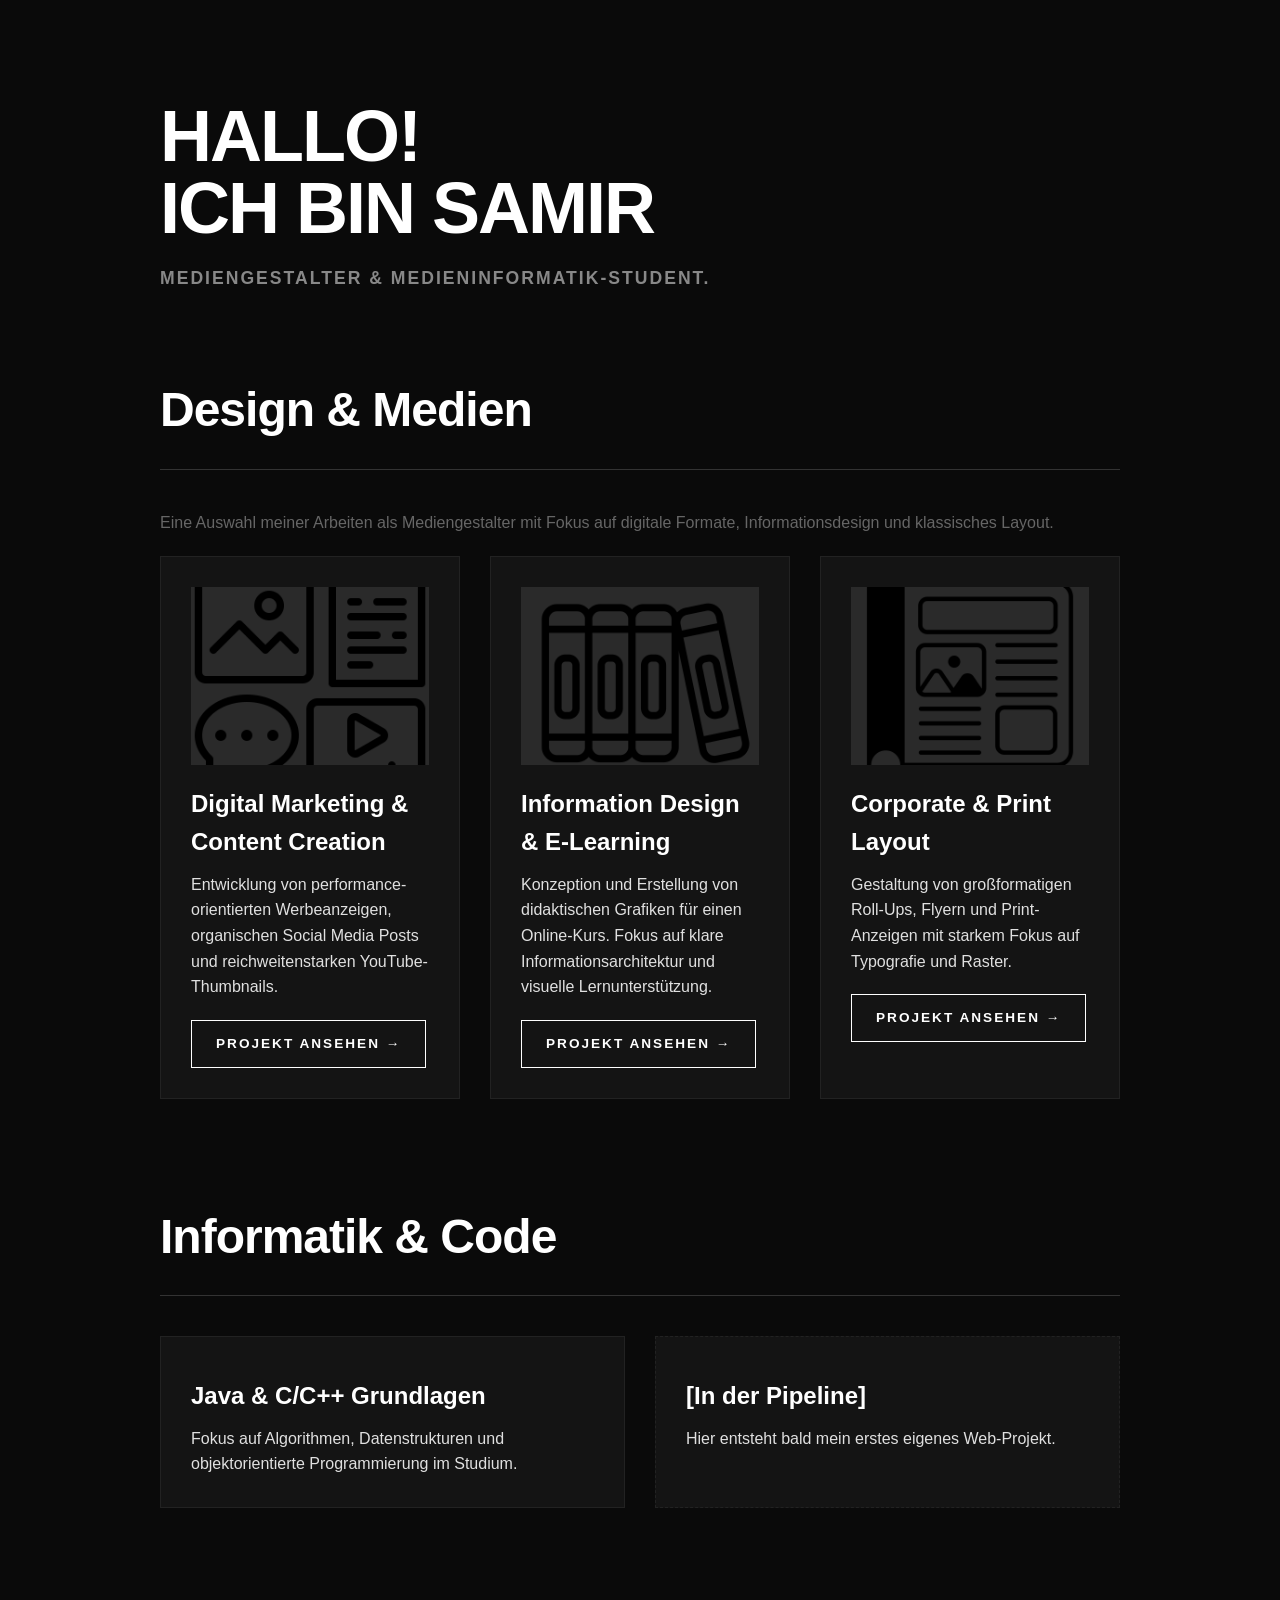
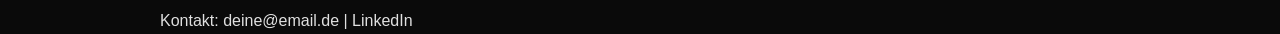
==== index.html @ 96eb93df "Add files via upload" ====
<!DOCTYPE html>
<html lang="de">
<head>
    <meta charset="UTF-8">
    <meta name="viewport" content="width=device-width, initial-scale=1.0">
    <title>Samir Eckhardt | Portfolio</title>
    <link rel="stylesheet" href="style.css">
</head>
<body>
    <header>
        <div class="container">
            <h1>Hallo! <br> Ich bin Samir</h1>
            <p class="subtitle">Mediengestalter & Medieninformatik-Student.</p>

            

            <!--<p style="color: oklch(97.9% 0.021 166.113);">Ich verbinde professionelles Design mit solider Softwareentwicklung. 
                Aktuell im 3. Semester und auf der Suche nach neuen Herausforderungen.</p>-->
        </div>
    </header>

    <main class="container">
        <section id="design-projects">
            <h2>Design & Medien</h2>
            <p style="margin-bottom: 20px; color: #666;">Eine Auswahl meiner Arbeiten als Mediengestalter mit Fokus auf digitale Formate, Informationsdesign und klassisches Layout.</p>
            <div class="grid">
                <div class="card">
                    <div class="card-image" style="background-image: url('content.png');"></div>

                    <h3>Digital Marketing & Content Creation</h3>
                    <p>Entwicklung von performance-orientierten Werbeanzeigen, organischen Social Media Posts und reichweitenstarken YouTube-Thumbnails.</p>

                    <a href="social.html" class="button">Projekt ansehen &rarr;</a>
                </div>
                <div class="card">
                    <div class="card-image" style="background-image: url('book.png');"></div>
                    
                    <h3>Information Design & E-Learning</h3>
                    <p>Konzeption und Erstellung von didaktischen Grafiken für einen Online-Kurs. Fokus auf klare Informationsarchitektur und visuelle Lernunterstützung.</p>

                    <a href="social.html" class="button">Projekt ansehen &rarr;</a>
                </div>
                <div class="card">
                    <div class="card-image" style="background-image: url('magazine-layout.png');"></div>
                    
                    <h3>Corporate & Print Layout</h3>
                    <p>Gestaltung von großformatigen Roll-Ups, Flyern und Print-Anzeigen mit starkem Fokus auf Typografie und Raster.</p>

                    <a href="social.html" class="button">Projekt ansehen &rarr;</a>
                </div>
            </div>
        </section>

        <section id="it-projects">
            <h2>Informatik & Code</h2>
            <div class="grid">
                <div class="card">
                    <h3>Java & C/C++ Grundlagen</h3>
                    <p>Fokus auf Algorithmen, Datenstrukturen und objektorientierte Programmierung im Studium.</p>
                </div>
                <div class="card" style="border-style: dashed;">
                    <h3>[In der Pipeline]</h3>
                    <p>Hier entsteht bald mein erstes eigenes Web-Projekt.</p>
                </div>
            </div>
        </section>
    </main>

    <footer>
        <div class="container">
            <p>Kontakt: <a href="mailto:deine@email.de">deine@email.de</a> | <a href="Dein-LinkedIn-Link">LinkedIn</a></p>
        </div>
    </footer>
</body>
</html>
---- style.css ----
/* --- FARBEN & BASICS (Dark Minimalist) --- */
:root {
    --bg-color: #0a0a0a; /* Fast tiefschwarz */
    --text-color: #e0e0e0; /* Helles Grau für gute Lesbarkeit */
    --heading-color: #ffffff; /* Reines Weiß für Überschriften */
    --accent-color: #ffffff; /* Keine bunten Akzente mehr, nur Weiß/Grau */
    --card-bg: #141414; /* Leichtes Grau für die Kacheln zur Abhebung */
}

* {
    box-sizing: border-box;
    margin: 0;
    padding: 0;
}

body {
    /* Eine moderne, serifenlose Schrift, ähnlich wie im PDF */
    font-family: 'Helvetica Neue', Helvetica, Arial, sans-serif;
    background-color: var(--bg-color);
    color: var(--text-color);
    line-height: 1.6;
    -webkit-font-smoothing: antialiased; /* Macht die Schrift schärfer */
}

.container {
    max-width: 1000px;
    margin: 0 auto;
    padding: 0 20px;
}

/* --- TYPOGRAFIE (Groß & Fett) --- */
header {
    margin-top: 100px;
    margin-bottom: 80px;
}

header h1 {
    font-size: 4.5rem; /* Riesige Überschrift */
    font-weight: 800;
    color: var(--heading-color);
    line-height: 1;
    letter-spacing: -2px; /* Etwas enger zusammen, für den Editorial-Look */
    margin-bottom: 20px;
    text-transform: uppercase; /* Optional: Macht es noch dominanter */
}

.subtitle {
    font-size: 1.1rem;
    color: #888; /* Dezentes Grau */
    text-transform: uppercase;
    letter-spacing: 2px;
    font-weight: 600;
    margin-bottom: 20px;
    display: block;
}

header p {
    font-size: 1.2rem;
    max-width: 600px; /* Begrenzt die Textbreite wie im PDF */
    color: #aaa;
}

/* --- SECTIONS & GRIDS --- */
section {
    margin-bottom: 100px;
}

h2 {
    font-size: 3rem;
    font-weight: 800;
    color: var(--heading-color);
    margin-bottom: 40px;
    letter-spacing: -1px;
    border-bottom: 1px solid #333; /* Harte, dunkle Linie statt weichem Grau */
    padding-bottom: 20px;
}

.grid {
    display: grid;
    grid-template-columns: repeat(auto-fit, minmax(300px, 1fr));
    gap: 30px;
}

/* --- KACHELN (Kantig & Flach) --- */
.card {
    background: var(--card-bg);
    padding: 30px;
    border-radius: 0px; /* Spitze Ecken statt runder Ecken! */
    border: 1px solid #222; /* Sehr subtiler Rahmen */
    transition: transform 0.3s ease, border-color 0.3s ease;
}

.card:hover {
    transform: translateY(-10px);
    border-color: #555; /* Rahmen wird heller beim Hovern */
}

.card h3 {
    font-size: 1.5rem;
    color: var(--heading-color);
    margin-bottom: 10px;
    margin-top: 10px;
}

/* --- BILD-PLATZHALTER --- */
.card-image {
    width: 100%;
    aspect-ratio: 4 / 3; 
    background-color: #2a2a2a; /* Dunkelgrauer Platzhalter */
    margin-bottom: 20px;
    background-size: cover;
    background-position: center;
    background-repeat: no-repeat;
    display: flex;
    align-items: center;
    justify-content: center;
    color: #555;
    font-size: 0.8rem;
    text-transform: uppercase;
    letter-spacing: 1px;
}

/* --- BUTTONS (Dark Minimalist Update) --- */
.button {
    display: inline-block;
    margin-top: 20px;
    padding: 12px 24px;
    background-color: transparent; /* Transparenter Hintergrund */
    color: var(--heading-color); /* Weiße Schrift */
    border: 1px solid var(--heading-color); /* Weißer, harter Rahmen */
    border-radius: 0px; /* Keine runden Ecken! */
    font-size: 0.85rem;
    font-weight: bold;
    text-transform: uppercase; /* Großbuchstaben für den Magazin-Look */
    letter-spacing: 2px;
    transition: background-color 0.3s ease, color 0.3s ease;
    text-decoration: none;
}

.button:hover {
    background-color: var(--heading-color); /* Weißer Hintergrund beim Drüberfahren */
    color: var(--bg-color); /* Schwarze Schrift beim Drüberfahren */
    text-decoration: none;
}

/* --- Social Media Karussell (Dark Minimalist Update) --- */
.carousel-container {
    position: relative;
    max-width: 500px; 
    margin: 0 auto;   
    border-radius: 0px; /* Spitze Ecken passend zum Design! */
    border: 1px solid #333; /* Harter, dunkler Rand */
    overflow: hidden; 
    background-color: #000;
}

.carousel-track {
    display: flex;
    overflow-x: auto; 
    scroll-snap-type: x mandatory; 
    scroll-behavior: smooth; 
    scrollbar-width: none; 
    -ms-overflow-style: none; 
}

.carousel-track::-webkit-scrollbar {
    display: none; 
}

.carousel-slide {
    flex: 0 0 100%; 
    width: 100%;
    scroll-snap-align: center; 
    aspect-ratio: 4 / 5; 
    object-fit: cover;
    background-color: #111; /* Sehr dunkles Grau als Platzhalter */
}

/* --- Karussell Buttons (Editorial Style) --- */
.carousel-btn {
    position: absolute;
    top: 50%;
    transform: translateY(-50%);
    background-color: var(--heading-color); /* Reinweiß */
    border: none;
    color: var(--bg-color); /* Schwarze Pfeile */
    font-size: 1.5rem;
    padding: 10px 15px;
    cursor: pointer;
    border-radius: 0px; /* Spitze, quadratische Buttons */
    z-index: 10;
    transition: background-color 0.2s, color 0.2s;
}

.carousel-btn:hover {
    background-color: #444; /* Dunkelgrau beim Hovern */
    color: var(--heading-color); /* Weißer Pfeil beim Hovern */
}

/* Pfeile direkt hart an den Rand klatschen */
.prev { left: 0; }
.next { right: 0; }

/* --- ALLGEMEINE LINKS --- */
a {
    color: var(--text-color);
    text-decoration: none;
    transition: color 0.3s ease;
}

a:hover {
    color: var(--heading-color);
}

/* --- ZURÜCK-LINK (Editorial Style) --- */
.back-link {
    display: inline-block;
    margin-bottom: 40px;
    font-size: 0.85rem;
    font-weight: 600;
    text-transform: uppercase;
    letter-spacing: 2px;
    color: #888; /* Ein dezentes Grau, damit es nicht von der Headline ablenkt */
    border-bottom: 1px solid transparent;
    padding-bottom: 2px;
}

.back-link:hover {
    color: var(--heading-color); /* Wird strahlend weiß beim Drüberfahren */
    border-bottom: 1px solid var(--heading-color); /* Bekommt eine weiße Linie */
}

/* --- SPLIT-SCREEN LAYOUT (Editorial Style Seite 7) --- */
.split-section {
    display: grid;
    grid-template-columns: 1fr 1fr; /* Teilt den Bildschirm 50/50 auf */
    gap: 60px; /* Schön viel Weißraum (bzw. Schwarzraum) zwischen Text und Bild */
    align-items: center; /* Zentriert den Text vertikal zum Bild */
    margin-bottom: 100px;
}

.split-text h2 {
    font-size: 4rem; /* Massive Schriftgröße wie im PDF */
    line-height: 0.95;
    margin-bottom: 30px;
    border-bottom: none; /* Hier lassen wir die Linie ausnahmsweise weg */
    padding-bottom: 0;
    text-transform: uppercase;
    word-wrap: break-word; /* Verhindert, dass lange Wörter das Layout sprengen */
}

.split-text p {
    color: #aaa;
    font-size: 1.1rem;
    margin-bottom: 30px;
}

.split-image {
    width: 100%;
}

.split-image .image-placeholder {
    width: 100%;
    /* Ein hochformatiges Seitenverhältnis (z.B. 4:5) wirkt besonders edel */
    aspect-ratio: 4 / 5; 
    background-color: #1a1a1a;
    background-size: cover;
    background-position: center;
}

/* --- RESPONSIVE LOGIK FÜR SMARTPHONES --- */
@media (max-width: 768px) {
    .split-section {
        grid-template-columns: 1fr; /* Auf dem Handy alles in eine Spalte untereinander */
        gap: 40px;
    }
    
    .split-text h2 {
        font-size: 3rem; /* Auf dem Handy etwas kleiner, damit es passt */
    }
    
    /* Ändert die Reihenfolge auf dem Handy, falls das Bild zuerst kommen soll (optional) */
    /* .split-text { order: 2; } */
    /* .split-image { order: 1; } */
}

/* --- SPLIT-SCREEN REVERSE (Für abwechselndes Layout) --- */
.split-reverse .split-text {
    order: 2;
}
.split-reverse .split-image {
    order: 1;
}

/* Auf dem Handy soll der Text aber immer oben bleiben! */
@media (max-width: 768px) {
    .split-reverse .split-text { order: 1; }
    .split-reverse .split-image { order: 2; }
}

/* Ein kleines Grid für die Social Ads */
.ad-grid {
    display: grid;
    grid-template-columns: 1fr 1fr;
    gap: 20px;
}
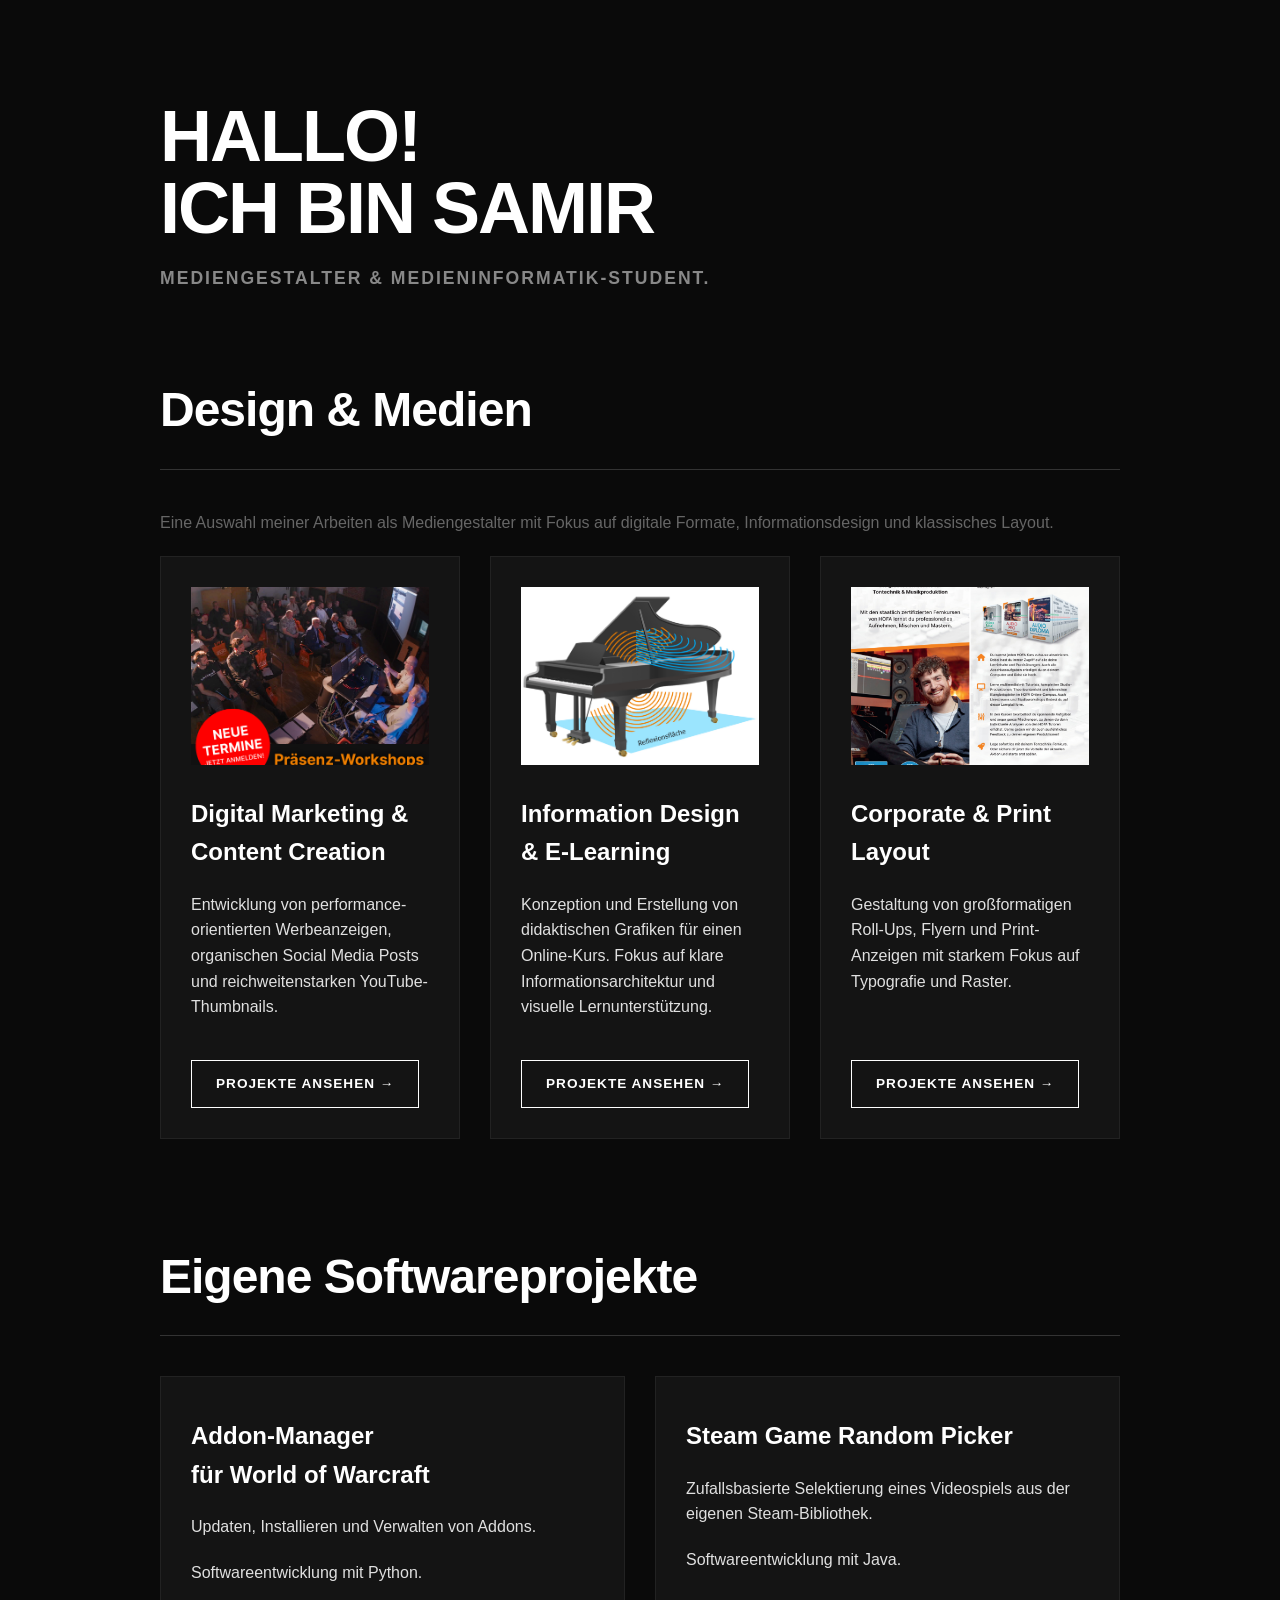
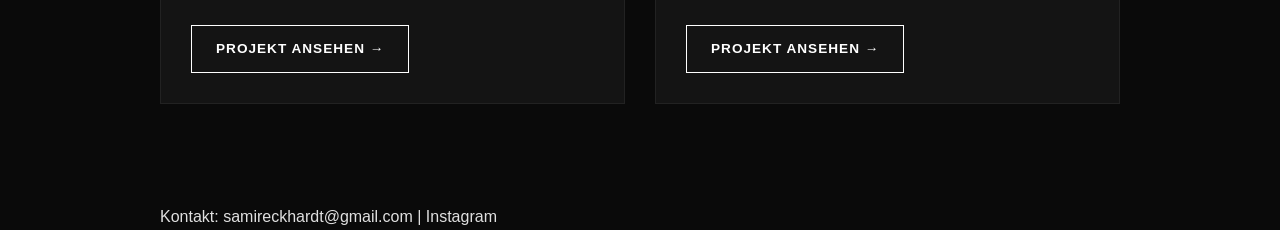
==== commit 363aa43a: "New Final Design First version of my online portfolio. Added pages: social, information design, corp" ====
--- a/index.html
+++ b/index.html
@@ -25,42 +25,46 @@
             <p style="margin-bottom: 20px; color: #666;">Eine Auswahl meiner Arbeiten als Mediengestalter mit Fokus auf digitale Formate, Informationsdesign und klassisches Layout.</p>
             <div class="grid">
                 <div class="card">
-                    <div class="card-image" style="background-image: url('content.png');"></div>
+                    <div class="card-image" style="background-image: url('social-ads/FB_IG_1zu1_Praesenz_WS_Sept24_1.jpg');"></div>
 
                     <h3>Digital Marketing & Content Creation</h3>
-                    <p>Entwicklung von performance-orientierten Werbeanzeigen, organischen Social Media Posts und reichweitenstarken YouTube-Thumbnails.</p>
+                    <p class="discription">Entwicklung von performance-orientierten Werbeanzeigen, organischen Social Media Posts und reichweitenstarken YouTube-Thumbnails.</p>
 
-                    <a href="social.html" class="button">Projekt ansehen &rarr;</a>
+                    <a href="social.html" class="button">Projekte ansehen &rarr;</a>
                 </div>
                 <div class="card">
-                    <div class="card-image" style="background-image: url('book.png');"></div>
+                    <div class="card-image" style="background-image: url('information-design/instrumentenkunde-fluegel.jpg');"></div>
                     
                     <h3>Information Design & E-Learning</h3>
-                    <p>Konzeption und Erstellung von didaktischen Grafiken für einen Online-Kurs. Fokus auf klare Informationsarchitektur und visuelle Lernunterstützung.</p>
+                    <p class="discription">Konzeption und Erstellung von didaktischen Grafiken für einen Online-Kurs. Fokus auf klare Informationsarchitektur und visuelle Lernunterstützung.</p>
 
-                    <a href="social.html" class="button">Projekt ansehen &rarr;</a>
+                    <a href="information-design.html" class="button">Projekte ansehen &rarr;</a>
                 </div>
                 <div class="card">
-                    <div class="card-image" style="background-image: url('magazine-layout.png');"></div>
+                    <div class="card-image" style="background-image: url('corporate-print/hofa-flyer-messe.jpg');"></div>
                     
                     <h3>Corporate & Print Layout</h3>
-                    <p>Gestaltung von großformatigen Roll-Ups, Flyern und Print-Anzeigen mit starkem Fokus auf Typografie und Raster.</p>
+                    <p class="discription">Gestaltung von großformatigen Roll-Ups, Flyern und Print-Anzeigen mit starkem Fokus auf Typografie und Raster.</p>
 
-                    <a href="social.html" class="button">Projekt ansehen &rarr;</a>
+                    <a href="corporate-print.html" class="button">Projekte ansehen &rarr;</a>
                 </div>
             </div>
         </section>
 
         <section id="it-projects">
-            <h2>Informatik & Code</h2>
+            <h2>Eigene Softwareprojekte</h2>
             <div class="grid">
                 <div class="card">
-                    <h3>Java & C/C++ Grundlagen</h3>
-                    <p>Fokus auf Algorithmen, Datenstrukturen und objektorientierte Programmierung im Studium.</p>
+                    <h3>Addon-Manager <br> für World of Warcraft</h3>
+                    <p>Updaten, Installieren und Verwalten von Addons.</p>
+                    <p class="discription" style="margin-top: 20px;">Softwareentwicklung mit Python.</p>
+                    <a href="wow-addon-manager.html" class="button">Projekt ansehen &rarr;</a>
                 </div>
-                <div class="card" style="border-style: dashed;">
-                    <h3>[In der Pipeline]</h3>
-                    <p>Hier entsteht bald mein erstes eigenes Web-Projekt.</p>
+                <div class="card">
+                    <h3>Steam Game Random Picker</h3>
+                    <p>Zufallsbasierte Selektierung eines Videospiels aus der eigenen Steam-Bibliothek.</p>
+                    <p class="discription" style="margin-top: 20px;">Softwareentwicklung mit Java.</p>
+                    <a href="steam-game-random-picker.html" class="button">Projekt ansehen &rarr;</a>
                 </div>
             </div>
         </section>
@@ -68,7 +72,7 @@
 
     <footer>
         <div class="container">
-            <p>Kontakt: <a href="mailto:deine@email.de">deine@email.de</a> | <a href="Dein-LinkedIn-Link">LinkedIn</a></p>
+            <p>Kontakt: <a href="mailto:samireckhardt@gmail.com">samireckhardt@gmail.com</a> | <a href="https://www.instagram.com/mayse_official">Instagram</a></p>
         </div>
     </footer>
 </body>
--- a/style.css
+++ b/style.css
@@ -60,6 +60,10 @@
     color: #aaa;
 }
 
+.discription {
+    margin-bottom: 40px;
+}
+
 /* --- SECTIONS & GRIDS --- */
 section {
     margin-bottom: 100px;
@@ -88,6 +92,9 @@
     border-radius: 0px; /* Spitze Ecken statt runder Ecken! */
     border: 1px solid #222; /* Sehr subtiler Rahmen */
     transition: transform 0.3s ease, border-color 0.3s ease;
+    display: flex;
+    flex-direction: column;
+    height: 100%;
 }
 
 .card:hover {
@@ -98,7 +105,7 @@
 .card h3 {
     font-size: 1.5rem;
     color: var(--heading-color);
-    margin-bottom: 10px;
+    margin-bottom: 20px;
     margin-top: 10px;
 }
 
@@ -123,7 +130,8 @@
 /* --- BUTTONS (Dark Minimalist Update) --- */
 .button {
     display: inline-block;
-    margin-top: 20px;
+    margin-top: auto;
+    align-self: flex-start;
     padding: 12px 24px;
     background-color: transparent; /* Transparenter Hintergrund */
     color: var(--heading-color); /* Weiße Schrift */
@@ -132,7 +140,7 @@
     font-size: 0.85rem;
     font-weight: bold;
     text-transform: uppercase; /* Großbuchstaben für den Magazin-Look */
-    letter-spacing: 2px;
+    letter-spacing: 1px;
     transition: background-color 0.3s ease, color 0.3s ease;
     text-decoration: none;
 }
@@ -303,4 +311,91 @@
     display: grid;
     grid-template-columns: 1fr 1fr;
     gap: 20px;
+}
+
+/* --- PRINT-FORMATE (z.B. Roll-Ups) --- */
+.print-presentation {
+    background-color: #111; /* Dunkle Bühne für das Print-Produkt */
+    padding: 40px 20px;
+    border: 1px solid #222;
+    display: flex;
+    flex-direction: column;
+    align-items: center;
+    justify-content: center;
+}
+
+.tall-print {
+    max-height: 700px; /* Begrenzt die Höhe, damit man nicht ewig scrollen muss */
+    width: auto; /* Behält die originalen Proportionen bei */
+    max-width: 100%; /* Verhindert, dass es auf Handys über den Rand ragt */
+    box-shadow: 0 15px 35px rgba(0,0,0,0.6); /* Edler Schatten, der das Printprodukt abhebt */
+    margin-bottom: 20px;
+}
+
+/* --- FULL WIDTH GALLERY (4 Columns) --- */
+.full-gallery-grid {
+    display: grid;
+    grid-template-columns: repeat(4, 1fr); /* 4 Spalten! */
+    gap: 20px;
+}
+
+.gallery-img {
+    width: 100%;
+    /* aspect-ratio: 1 / 1; Optional: Entferne die // am Anfang, falls du die Bilder perfekt quadratisch zuschneiden willst */
+    object-fit: cover;
+    border: 1px solid #333;
+    cursor: pointer; /* Zeigt an, dass man klicken kann (Hand-Symbol) */
+    transition: transform 0.2s ease, border-color 0.2s ease;
+}
+
+.gallery-img:hover {
+    transform: scale(1.03); /* Leichter Zoom-Effekt beim Drüberfahren */
+    border-color: #666;
+}
+
+/* Auf kleineren Bildschirmen brechen wir auf 2 Spalten, auf Handys auf 1 Spalte um */
+@media (max-width: 900px) {
+    .full-gallery-grid { grid-template-columns: repeat(2, 1fr); }
+}
+@media (max-width: 500px) {
+    .full-gallery-grid { grid-template-columns: 1fr; }
+}
+
+/* --- LIGHTBOX (Modal / Pop-up) --- */
+.lightbox {
+    display: none; /* Ist unsichtbar, bis es angeklickt wird */
+    position: fixed;
+    z-index: 100; /* Legt sich über alles andere */
+    padding-top: 50px;
+    left: 0;
+    top: 0;
+    width: 100%;
+    height: 100%;
+    overflow: auto;
+    background-color: rgba(0, 0, 0, 0.95); /* Sehr dunkles, fast schwarzes Overlay */
+}
+
+.lightbox-content {
+    margin: auto;
+    display: block;
+    max-width: 90%;
+    max-height: 85vh; /* Darf nicht höher als der Bildschirm sein */
+    object-fit: contain;
+    box-shadow: 0 0 30px rgba(0,0,0,0.8);
+}
+
+.close-lightbox {
+    position: absolute;
+    top: 20px;
+    right: 40px;
+    color: #888;
+    font-size: 50px;
+    font-weight: bold;
+    transition: color 0.3s ease;
+    cursor: pointer;
+}
+
+.close-lightbox:hover {
+    color: #fff; /* Das X wird weiß beim Hovern */
+    text-decoration: none;
 }
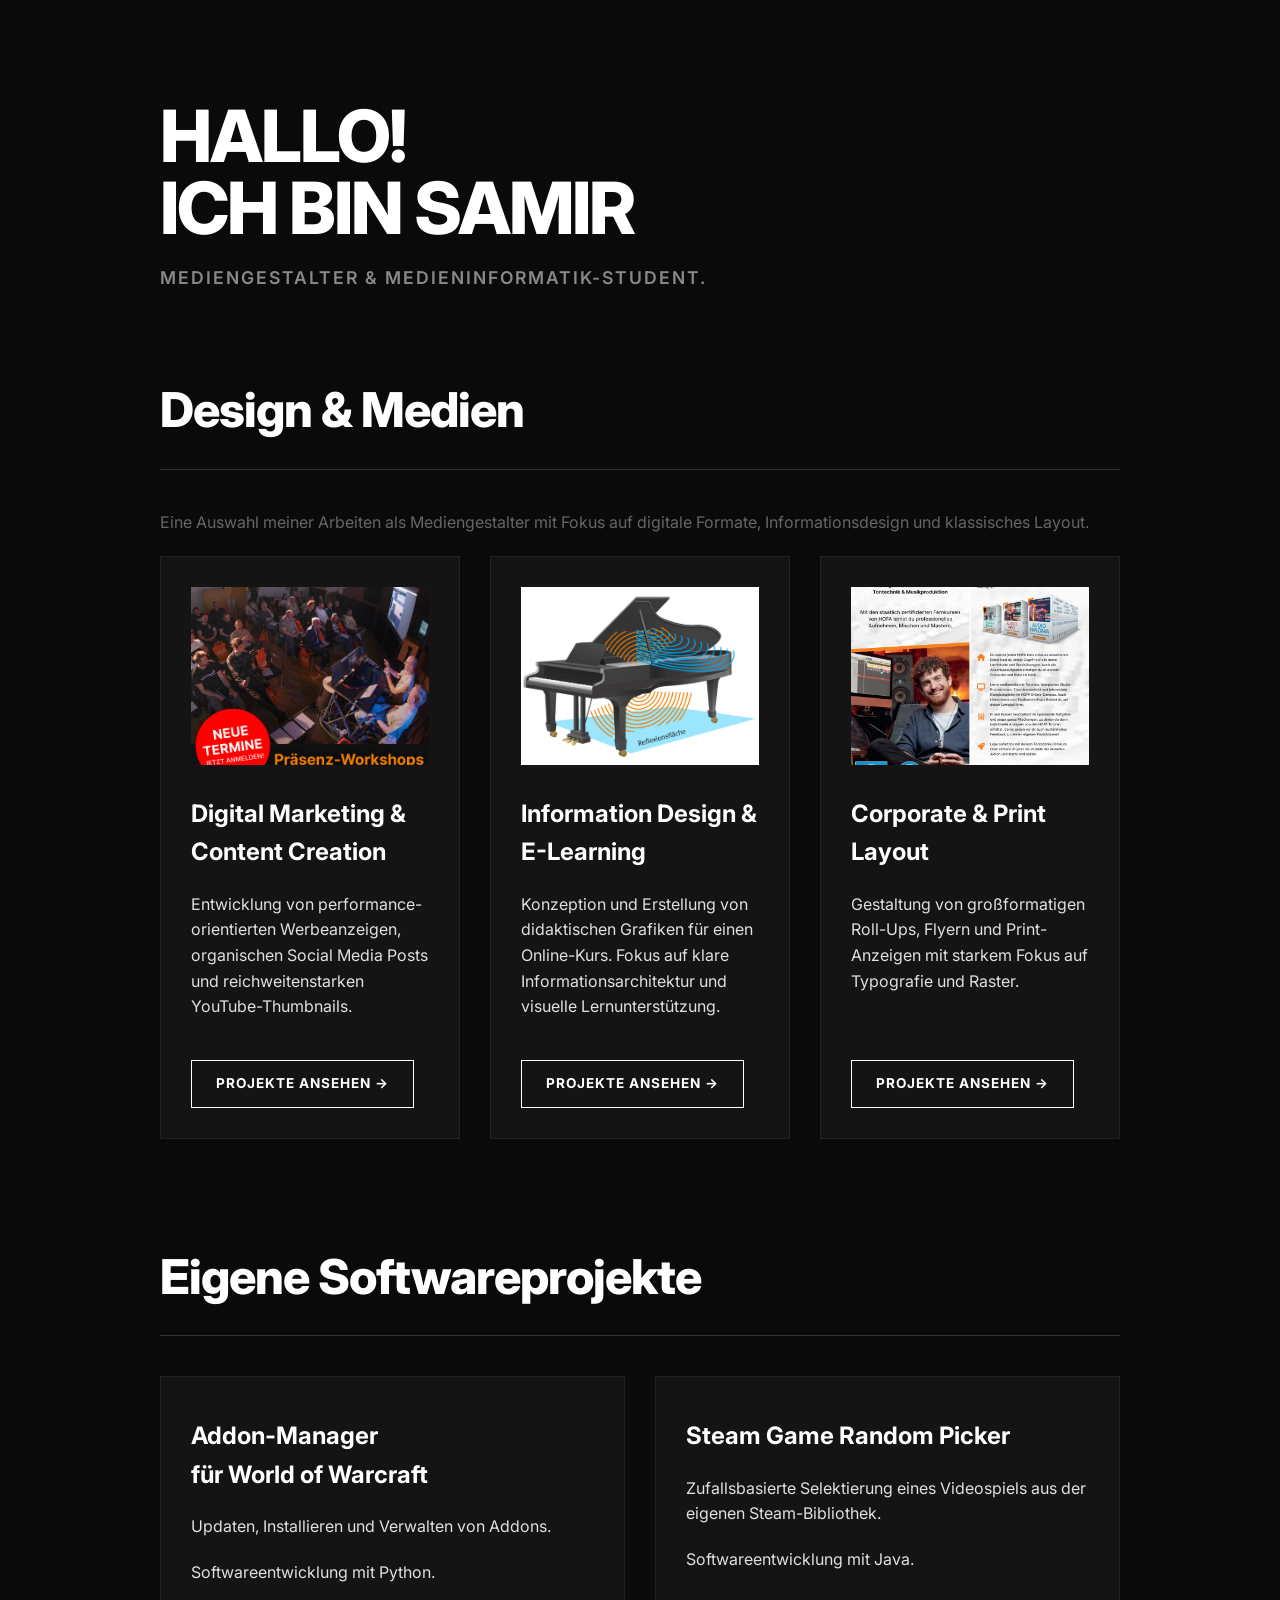
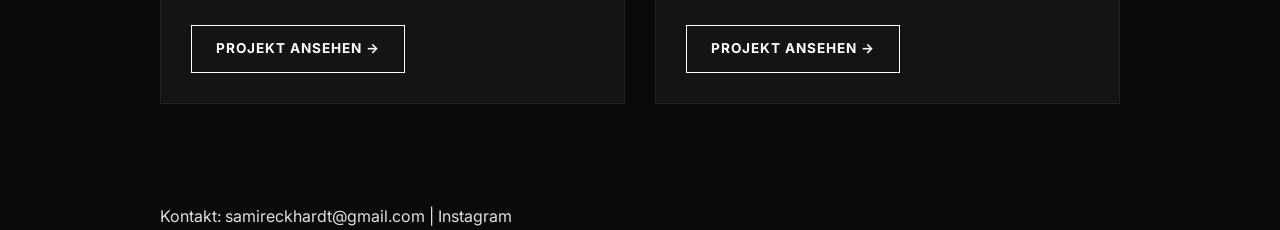
==== commit 9fa1473c: "Font change "Helvetica Neue" is not supported on every device. Changed to "Inter"." ====
--- a/index.html
+++ b/index.html
@@ -4,6 +4,9 @@
     <meta charset="UTF-8">
     <meta name="viewport" content="width=device-width, initial-scale=1.0">
     <title>Samir Eckhardt | Portfolio</title>
+    <link rel="preconnect" href="https://fonts.googleapis.com">
+    <link rel="preconnect" href="https://fonts.gstatic.com" crossorigin>
+    <link href="https://fonts.googleapis.com/css2?family=Inter:wght@400;600;800&display=swap" rel="stylesheet">
     <link rel="stylesheet" href="style.css">
 </head>
 <body>
--- a/style.css
+++ b/style.css
@@ -14,12 +14,14 @@
 }
 
 body {
-    /* Eine moderne, serifenlose Schrift, ähnlich wie im PDF */
-    font-family: 'Helvetica Neue', Helvetica, Arial, sans-serif;
+    /* NEU: Wir nutzen jetzt Inter als Hauptschrift */
+    font-family: 'Inter', sans-serif;
+    
     background-color: var(--bg-color);
     color: var(--text-color);
     line-height: 1.6;
-    -webkit-font-smoothing: antialiased; /* Macht die Schrift schärfer */
+    -webkit-font-smoothing: antialiased; 
+    -moz-osx-font-smoothing: grayscale; /* Macht die Schrift auch auf Firefox schön scharf */
 }
 
 .container {
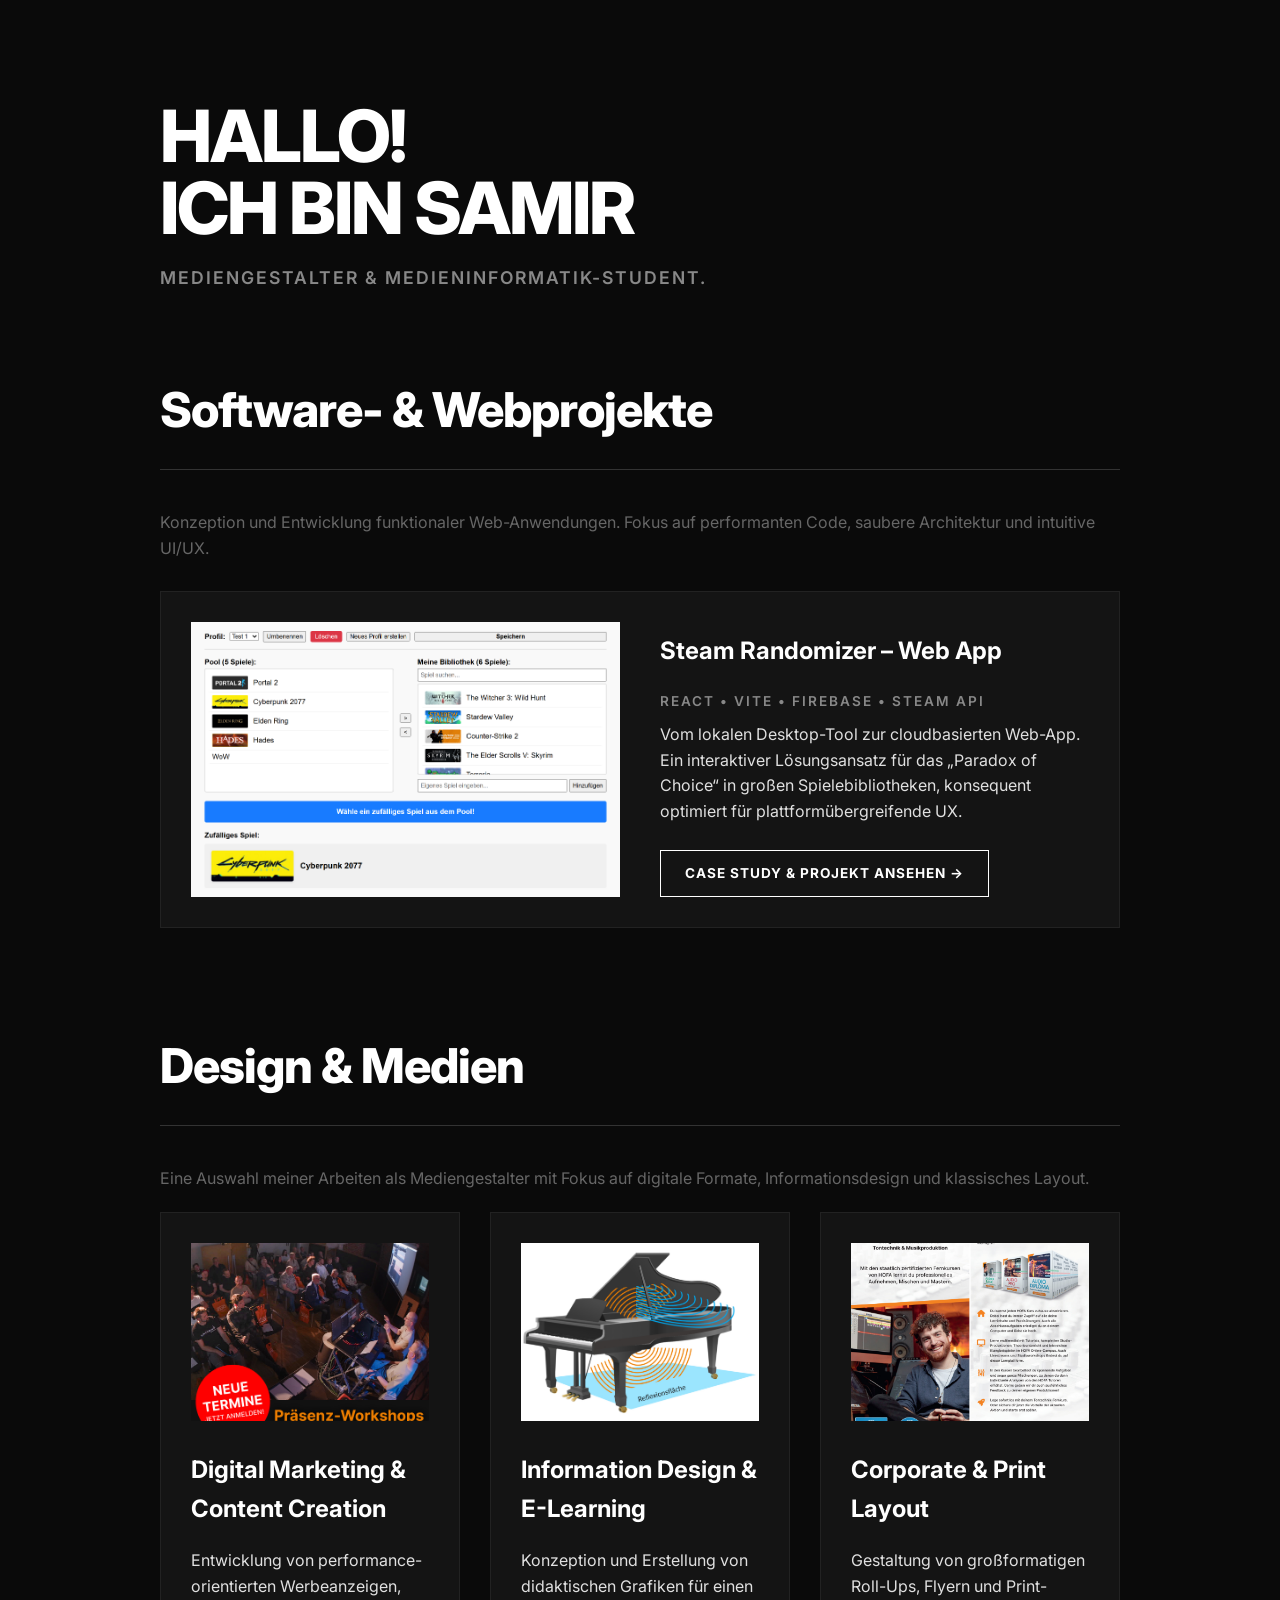
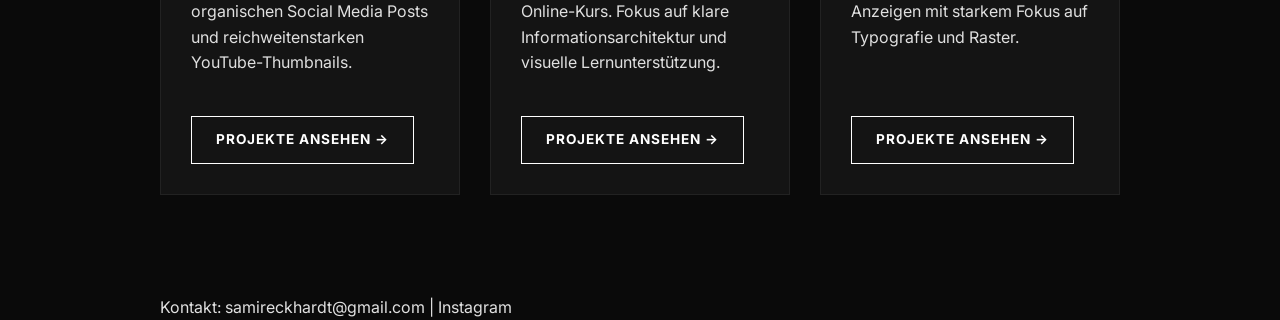
==== commit 51d6f960: "redesign index.html; removed addon manager; steam web app added with ui/ux aspects" ====
--- a/index.html
+++ b/index.html
@@ -1,82 +1,110 @@
-<!DOCTYPE html>
+<!doctype html>
 <html lang="de">
-<head>
-    <meta charset="UTF-8">
-    <meta name="viewport" content="width=device-width, initial-scale=1.0">
+  <head>
+    <meta charset="UTF-8" />
+    <meta name="viewport" content="width=device-width, initial-scale=1.0" />
     <title>Samir Eckhardt | Portfolio</title>
-    <link rel="preconnect" href="https://fonts.googleapis.com">
-    <link rel="preconnect" href="https://fonts.gstatic.com" crossorigin>
-    <link href="https://fonts.googleapis.com/css2?family=Inter:wght@400;600;800&display=swap" rel="stylesheet">
-    <link rel="stylesheet" href="style.css">
-</head>
-<body>
+    <link rel="preconnect" href="https://fonts.googleapis.com" />
+    <link rel="preconnect" href="https://fonts.gstatic.com" crossorigin />
+    <link
+      href="https://fonts.googleapis.com/css2?family=Inter:wght@400;600;800&display=swap"
+      rel="stylesheet"
+    />
+    <link rel="stylesheet" href="style.css" />
+  </head>
+  <body>
     <header>
-        <div class="container">
-            <h1>Hallo! <br> Ich bin Samir</h1>
-            <p class="subtitle">Mediengestalter & Medieninformatik-Student.</p>
+      <div class="container">
+        <h1>
+          Hallo! <br />
+          Ich bin Samir
+        </h1>
+        <p class="subtitle">Mediengestalter & Medieninformatik-Student.</p>
 
-            
-
-            <!--<p style="color: oklch(97.9% 0.021 166.113);">Ich verbinde professionelles Design mit solider Softwareentwicklung. 
+        <!--<p style="color: oklch(97.9% 0.021 166.113);">Ich verbinde professionelles Design mit solider Softwareentwicklung. 
                 Aktuell im 3. Semester und auf der Suche nach neuen Herausforderungen.</p>-->
-        </div>
+      </div>
     </header>
 
     <main class="container">
-        <section id="design-projects">
-            <h2>Design & Medien</h2>
-            <p style="margin-bottom: 20px; color: #666;">Eine Auswahl meiner Arbeiten als Mediengestalter mit Fokus auf digitale Formate, Informationsdesign und klassisches Layout.</p>
-            <div class="grid">
-                <div class="card">
-                    <div class="card-image" style="background-image: url('social-ads/FB_IG_1zu1_Praesenz_WS_Sept24_1.jpg');"></div>
+      <section id="it-projects">
+        <h2>Software- & Webprojekte</h2>
+        <p style="margin-bottom: 30px; color: #666">
+          Konzeption und Entwicklung funktionaler Web-Anwendungen. 
+          Fokus auf performanten Code, saubere Architektur und intuitive UI/UX.
+        </p>
+        
+        <div class="card" style="display: grid; grid-template-columns: repeat(auto-fit, minmax(min(100%, 300px), 1fr)); gap: 40px; align-items: center;">
+  
+  <div class="card-image" style="background-image: url('steam-game-random-picker/samec195-prog.github.io_Steam_Randomizer_Web.png'); margin: 0; width: 100%; height: 100%; min-height: 250px; aspect-ratio: 16 / 10;">
+  </div>
 
-                    <h3>Digital Marketing & Content Creation</h3>
-                    <p class="discription">Entwicklung von performance-orientierten Werbeanzeigen, organischen Social Media Posts und reichweitenstarken YouTube-Thumbnails.</p>
+  <div style="display: flex; flex-direction: column; justify-content: center;">
+    <h3>Steam Randomizer – Web App</h3>
+    <p class="subtitle" style="font-size: 0.85rem; margin-bottom: 10px;">React • Vite • Firebase • Steam API</p>
+    <p class="discription" style="margin-bottom: 25px;">
+      Vom lokalen Desktop-Tool zur cloudbasierten Web-App. Ein interaktiver Lösungsansatz für das 
+      „Paradox of Choice“ in großen Spielebibliotheken, konsequent optimiert für plattformübergreifende UX.
+    </p>
+    <a href="steam-game-random-picker.html" class="button" style="align-self: flex-start;">
+      Case Study & Projekt ansehen &rarr;
+    </a>
+  </div>
 
-                    <a href="social.html" class="button">Projekte ansehen &rarr;</a>
-                </div>
-                <div class="card">
-                    <div class="card-image" style="background-image: url('information-design/instrumentenkunde-fluegel.jpg');"></div>
-                    
-                    <h3>Information Design & E-Learning</h3>
-                    <p class="discription">Konzeption und Erstellung von didaktischen Grafiken für einen Online-Kurs. Fokus auf klare Informationsarchitektur und visuelle Lernunterstützung.</p>
+</div>
 
-                    <a href="information-design.html" class="button">Projekte ansehen &rarr;</a>
-                </div>
-                <div class="card">
-                    <div class="card-image" style="background-image: url('corporate-print/hofa-flyer-messe.jpg');"></div>
-                    
-                    <h3>Corporate & Print Layout</h3>
-                    <p class="discription">Gestaltung von großformatigen Roll-Ups, Flyern und Print-Anzeigen mit starkem Fokus auf Typografie und Raster.</p>
+      </section>
 
-                    <a href="corporate-print.html" class="button">Projekte ansehen &rarr;</a>
-                </div>
-            </div>
-        </section>
-
-        <section id="it-projects">
-            <h2>Eigene Softwareprojekte</h2>
-            <div class="grid">
-                <div class="card">
-                    <h3>Addon-Manager <br> für World of Warcraft</h3>
-                    <p>Updaten, Installieren und Verwalten von Addons.</p>
-                    <p class="discription" style="margin-top: 20px;">Softwareentwicklung mit Python.</p>
-                    <a href="wow-addon-manager.html" class="button">Projekt ansehen &rarr;</a>
-                </div>
-                <div class="card">
-                    <h3>Steam Game Random Picker</h3>
-                    <p>Zufallsbasierte Selektierung eines Videospiels aus der eigenen Steam-Bibliothek.</p>
-                    <p class="discription" style="margin-top: 20px;">Softwareentwicklung mit Java.</p>
-                    <a href="steam-game-random-picker.html" class="button">Projekt ansehen &rarr;</a>
-                </div>
-            </div>
-        </section>
+      <section id="design-projects">
+        <h2>Design & Medien</h2>
+        <p style="margin-bottom: 20px; color: #666">
+          Eine Auswahl meiner Arbeiten als Mediengestalter mit Fokus auf
+          digitale Formate, Informationsdesign und klassisches Layout.
+        </p>
+        <div class="grid">
+          <div class="card">
+            <div class="card-image" style="background-image: url('social-ads/FB_IG_1zu1_Praesenz_WS_Sept24_1.jpg');"></div>
+            <h3>Digital Marketing & Content Creation</h3>
+            <p class="discription">
+              Entwicklung von performance-orientierten Werbeanzeigen,
+              organischen Social Media Posts und reichweitenstarken
+              YouTube-Thumbnails.
+            </p>
+            <a href="social.html" class="button">Projekte ansehen &rarr;</a>
+          </div>
+          
+          <div class="card">
+            <div class="card-image" style="background-image: url('information-design/instrumentenkunde-fluegel.jpg');"></div>
+            <h3>Information Design & E-Learning</h3>
+            <p class="discription">
+              Konzeption und Erstellung von didaktischen Grafiken für einen
+              Online-Kurs. Fokus auf klare Informationsarchitektur und visuelle
+              Lernunterstützung.
+            </p>
+            <a href="information-design.html" class="button">Projekte ansehen &rarr;</a>
+          </div>
+          
+          <div class="card">
+            <div class="card-image" style="background-image: url('corporate-print/hofa-flyer-messe.jpg');"></div>
+            <h3>Corporate & Print Layout</h3>
+            <p class="discription">
+              Gestaltung von großformatigen Roll-Ups, Flyern und Print-Anzeigen
+              mit starkem Fokus auf Typografie und Raster.
+            </p>
+            <a href="corporate-print.html" class="button">Projekte ansehen &rarr;</a>
+          </div>
+        </div>
+      </section>
     </main>
 
     <footer>
-        <div class="container">
-            <p>Kontakt: <a href="mailto:samireckhardt@gmail.com">samireckhardt@gmail.com</a> | <a href="https://www.instagram.com/mayse_official">Instagram</a></p>
-        </div>
+      <div class="container">
+        <p>
+          Kontakt:
+          <a href="mailto:samireckhardt@gmail.com">samireckhardt@gmail.com</a> |
+          <a href="https://www.instagram.com/mayse_official">Instagram</a>
+        </p>
+      </div>
     </footer>
-</body>
-</html>+  </body>
+</html>
--- a/style.css
+++ b/style.css
@@ -1,403 +1,520 @@
 /* --- FARBEN & BASICS (Dark Minimalist) --- */
 :root {
-    --bg-color: #0a0a0a; /* Fast tiefschwarz */
-    --text-color: #e0e0e0; /* Helles Grau für gute Lesbarkeit */
-    --heading-color: #ffffff; /* Reines Weiß für Überschriften */
-    --accent-color: #ffffff; /* Keine bunten Akzente mehr, nur Weiß/Grau */
-    --card-bg: #141414; /* Leichtes Grau für die Kacheln zur Abhebung */
+  --bg-color: #0a0a0a; /* Fast tiefschwarz */
+  --text-color: #e0e0e0; /* Helles Grau für gute Lesbarkeit */
+  --heading-color: #ffffff; /* Reines Weiß für Überschriften */
+  --accent-color: #ffffff; /* Keine bunten Akzente mehr, nur Weiß/Grau */
+  --card-bg: #141414; /* Leichtes Grau für die Kacheln zur Abhebung */
 }
 
 * {
-    box-sizing: border-box;
-    margin: 0;
-    padding: 0;
+  box-sizing: border-box;
+  margin: 0;
+  padding: 0;
 }
 
 body {
-    /* NEU: Wir nutzen jetzt Inter als Hauptschrift */
-    font-family: 'Inter', sans-serif;
-    
-    background-color: var(--bg-color);
-    color: var(--text-color);
-    line-height: 1.6;
-    -webkit-font-smoothing: antialiased; 
-    -moz-osx-font-smoothing: grayscale; /* Macht die Schrift auch auf Firefox schön scharf */
+  /* NEU: Wir nutzen jetzt Inter als Hauptschrift */
+  font-family: "Inter", sans-serif;
+
+  background-color: var(--bg-color);
+  color: var(--text-color);
+  line-height: 1.6;
+  -webkit-font-smoothing: antialiased;
+  -moz-osx-font-smoothing: grayscale; /* Macht die Schrift auch auf Firefox schön scharf */
 }
 
 .container {
-    max-width: 1000px;
-    margin: 0 auto;
-    padding: 0 20px;
+  max-width: 1000px;
+  margin: 0 auto;
+  padding: 0 20px;
 }
 
 /* --- TYPOGRAFIE (Groß & Fett) --- */
 header {
-    margin-top: 100px;
-    margin-bottom: 80px;
+  margin-top: 100px;
+  margin-bottom: 80px;
 }
 
 header h1 {
-    font-size: 4.5rem; /* Riesige Überschrift */
-    font-weight: 800;
-    color: var(--heading-color);
-    line-height: 1;
-    letter-spacing: -2px; /* Etwas enger zusammen, für den Editorial-Look */
-    margin-bottom: 20px;
-    text-transform: uppercase; /* Optional: Macht es noch dominanter */
+  font-size: 4.5rem; /* Riesige Überschrift */
+  font-weight: 800;
+  color: var(--heading-color);
+  line-height: 1;
+  letter-spacing: -2px; /* Etwas enger zusammen, für den Editorial-Look */
+  margin-bottom: 20px;
+  text-transform: uppercase; /* Optional: Macht es noch dominanter */
 }
 
 .subtitle {
-    font-size: 1.1rem;
-    color: #888; /* Dezentes Grau */
-    text-transform: uppercase;
-    letter-spacing: 2px;
-    font-weight: 600;
-    margin-bottom: 20px;
-    display: block;
+  font-size: 1.1rem;
+  color: #888; /* Dezentes Grau */
+  text-transform: uppercase;
+  letter-spacing: 2px;
+  font-weight: 600;
+  margin-bottom: 20px;
+  display: block;
 }
 
 header p {
-    font-size: 1.2rem;
-    max-width: 600px; /* Begrenzt die Textbreite wie im PDF */
-    color: #aaa;
+  font-size: 1.2rem;
+  max-width: 600px; /* Begrenzt die Textbreite wie im PDF */
+  color: #aaa;
 }
 
 .discription {
-    margin-bottom: 40px;
+  margin-bottom: 40px;
 }
 
 /* --- SECTIONS & GRIDS --- */
 section {
-    margin-bottom: 100px;
+  margin-bottom: 100px;
 }
 
 h2 {
-    font-size: 3rem;
-    font-weight: 800;
-    color: var(--heading-color);
-    margin-bottom: 40px;
-    letter-spacing: -1px;
-    border-bottom: 1px solid #333; /* Harte, dunkle Linie statt weichem Grau */
-    padding-bottom: 20px;
+  font-size: 3rem;
+  font-weight: 800;
+  color: var(--heading-color);
+  margin-bottom: 40px;
+  letter-spacing: -1px;
+  border-bottom: 1px solid #333; /* Harte, dunkle Linie statt weichem Grau */
+  padding-bottom: 20px;
+
+  overflow-wrap: break-word;
+  word-wrap: break-word; 
+  hyphens: auto; /* Erlaubt weiche Trennstriche, falls vom Browser unterstützt */
 }
 
 .grid {
-    display: grid;
-    grid-template-columns: repeat(auto-fit, minmax(300px, 1fr));
-    gap: 30px;
+  display: grid;
+  grid-template-columns: repeat(auto-fit, minmax(300px, 1fr));
+  gap: 30px;
 }
 
 /* --- KACHELN (Kantig & Flach) --- */
 .card {
-    background: var(--card-bg);
-    padding: 30px;
-    border-radius: 0px; /* Spitze Ecken statt runder Ecken! */
-    border: 1px solid #222; /* Sehr subtiler Rahmen */
-    transition: transform 0.3s ease, border-color 0.3s ease;
-    display: flex;
-    flex-direction: column;
-    height: 100%;
+  background: var(--card-bg);
+  padding: 30px;
+  border-radius: 0px; /* Spitze Ecken statt runder Ecken! */
+  border: 1px solid #222; /* Sehr subtiler Rahmen */
+  transition:
+    transform 0.3s ease,
+    border-color 0.3s ease;
+  display: flex;
+  flex-direction: column;
+  height: 100%;
 }
 
 .card:hover {
-    transform: translateY(-10px);
-    border-color: #555; /* Rahmen wird heller beim Hovern */
+  transform: translateY(-10px);
+  border-color: #555; /* Rahmen wird heller beim Hovern */
 }
 
 .card h3 {
-    font-size: 1.5rem;
-    color: var(--heading-color);
-    margin-bottom: 20px;
-    margin-top: 10px;
+  font-size: 1.5rem;
+  color: var(--heading-color);
+  margin-bottom: 20px;
+  margin-top: 10px;
 }
 
 /* --- BILD-PLATZHALTER --- */
 .card-image {
-    width: 100%;
-    aspect-ratio: 4 / 3; 
-    background-color: #2a2a2a; /* Dunkelgrauer Platzhalter */
-    margin-bottom: 20px;
-    background-size: cover;
-    background-position: center;
-    background-repeat: no-repeat;
-    display: flex;
-    align-items: center;
-    justify-content: center;
-    color: #555;
-    font-size: 0.8rem;
-    text-transform: uppercase;
-    letter-spacing: 1px;
+  width: 100%;
+  aspect-ratio: 4 / 3;
+  background-color: #2a2a2a; /* Dunkelgrauer Platzhalter */
+  margin-bottom: 20px;
+  background-size: cover;
+  background-position: center;
+  background-repeat: no-repeat;
+  display: flex;
+  align-items: center;
+  justify-content: center;
+  color: #555;
+  font-size: 0.8rem;
+  text-transform: uppercase;
+  letter-spacing: 1px;
 }
 
 /* --- BUTTONS (Dark Minimalist Update) --- */
 .button {
-    display: inline-block;
-    margin-top: auto;
-    align-self: flex-start;
-    padding: 12px 24px;
-    background-color: transparent; /* Transparenter Hintergrund */
-    color: var(--heading-color); /* Weiße Schrift */
-    border: 1px solid var(--heading-color); /* Weißer, harter Rahmen */
-    border-radius: 0px; /* Keine runden Ecken! */
-    font-size: 0.85rem;
-    font-weight: bold;
-    text-transform: uppercase; /* Großbuchstaben für den Magazin-Look */
-    letter-spacing: 1px;
-    transition: background-color 0.3s ease, color 0.3s ease;
-    text-decoration: none;
+  display: inline-block;
+  margin-top: auto;
+  align-self: flex-start;
+  padding: 12px 24px;
+  background-color: transparent; /* Transparenter Hintergrund */
+  color: var(--heading-color); /* Weiße Schrift */
+  border: 1px solid var(--heading-color); /* Weißer, harter Rahmen */
+  border-radius: 0px; /* Keine runden Ecken! */
+  font-size: 0.85rem;
+  font-weight: bold;
+  text-transform: uppercase; /* Großbuchstaben für den Magazin-Look */
+  letter-spacing: 1px;
+  transition:
+    background-color 0.3s ease,
+    color 0.3s ease;
+  text-decoration: none;
 }
 
 .button:hover {
-    background-color: var(--heading-color); /* Weißer Hintergrund beim Drüberfahren */
-    color: var(--bg-color); /* Schwarze Schrift beim Drüberfahren */
-    text-decoration: none;
+  background-color: var(
+    --heading-color
+  ); /* Weißer Hintergrund beim Drüberfahren */
+  color: var(--bg-color); /* Schwarze Schrift beim Drüberfahren */
+  text-decoration: none;
 }
 
 /* --- Social Media Karussell (Dark Minimalist Update) --- */
 .carousel-container {
-    position: relative;
-    max-width: 500px; 
-    margin: 0 auto;   
-    border-radius: 0px; /* Spitze Ecken passend zum Design! */
-    border: 1px solid #333; /* Harter, dunkler Rand */
-    overflow: hidden; 
-    background-color: #000;
+  position: relative;
+  max-width: 500px;
+  margin: 0 auto;
+  border-radius: 0px; /* Spitze Ecken passend zum Design! */
+  border: 1px solid #333; /* Harter, dunkler Rand */
+  overflow: hidden;
+  background-color: #000;
 }
 
 .carousel-track {
-    display: flex;
-    overflow-x: auto; 
-    scroll-snap-type: x mandatory; 
-    scroll-behavior: smooth; 
-    scrollbar-width: none; 
-    -ms-overflow-style: none; 
+  display: flex;
+  overflow-x: auto;
+  scroll-snap-type: x mandatory;
+  scroll-behavior: smooth;
+  scrollbar-width: none;
+  -ms-overflow-style: none;
 }
 
 .carousel-track::-webkit-scrollbar {
-    display: none; 
+  display: none;
 }
 
 .carousel-slide {
-    flex: 0 0 100%; 
-    width: 100%;
-    scroll-snap-align: center; 
-    aspect-ratio: 4 / 5; 
-    object-fit: cover;
-    background-color: #111; /* Sehr dunkles Grau als Platzhalter */
+  flex: 0 0 100%;
+  width: 100%;
+  scroll-snap-align: center;
+  aspect-ratio: 4 / 5;
+  object-fit: cover;
+  background-color: #111; /* Sehr dunkles Grau als Platzhalter */
 }
 
 /* --- Karussell Buttons (Editorial Style) --- */
 .carousel-btn {
-    position: absolute;
-    top: 50%;
-    transform: translateY(-50%);
-    background-color: var(--heading-color); /* Reinweiß */
-    border: none;
-    color: var(--bg-color); /* Schwarze Pfeile */
-    font-size: 1.5rem;
-    padding: 10px 15px;
-    cursor: pointer;
-    border-radius: 0px; /* Spitze, quadratische Buttons */
-    z-index: 10;
-    transition: background-color 0.2s, color 0.2s;
+  position: absolute;
+  top: 50%;
+  transform: translateY(-50%);
+  background-color: var(--heading-color); /* Reinweiß */
+  border: none;
+  color: var(--bg-color); /* Schwarze Pfeile */
+  font-size: 1.5rem;
+  padding: 10px 15px;
+  cursor: pointer;
+  border-radius: 0px; /* Spitze, quadratische Buttons */
+  z-index: 10;
+  transition:
+    background-color 0.2s,
+    color 0.2s;
 }
 
 .carousel-btn:hover {
-    background-color: #444; /* Dunkelgrau beim Hovern */
-    color: var(--heading-color); /* Weißer Pfeil beim Hovern */
+  background-color: #444; /* Dunkelgrau beim Hovern */
+  color: var(--heading-color); /* Weißer Pfeil beim Hovern */
 }
 
 /* Pfeile direkt hart an den Rand klatschen */
-.prev { left: 0; }
-.next { right: 0; }
+.prev {
+  left: 0;
+}
+.next {
+  right: 0;
+}
 
 /* --- ALLGEMEINE LINKS --- */
 a {
-    color: var(--text-color);
-    text-decoration: none;
-    transition: color 0.3s ease;
+  color: var(--text-color);
+  text-decoration: none;
+  transition: color 0.3s ease;
 }
 
 a:hover {
-    color: var(--heading-color);
+  color: var(--heading-color);
 }
 
 /* --- ZURÜCK-LINK (Editorial Style) --- */
 .back-link {
-    display: inline-block;
-    margin-bottom: 40px;
-    font-size: 0.85rem;
-    font-weight: 600;
-    text-transform: uppercase;
-    letter-spacing: 2px;
-    color: #888; /* Ein dezentes Grau, damit es nicht von der Headline ablenkt */
-    border-bottom: 1px solid transparent;
-    padding-bottom: 2px;
+  display: inline-block;
+  margin-bottom: 40px;
+  font-size: 0.85rem;
+  font-weight: 600;
+  text-transform: uppercase;
+  letter-spacing: 2px;
+  color: #888; /* Ein dezentes Grau, damit es nicht von der Headline ablenkt */
+  border-bottom: 1px solid transparent;
+  padding-bottom: 2px;
 }
 
 .back-link:hover {
-    color: var(--heading-color); /* Wird strahlend weiß beim Drüberfahren */
-    border-bottom: 1px solid var(--heading-color); /* Bekommt eine weiße Linie */
+  color: var(--heading-color); /* Wird strahlend weiß beim Drüberfahren */
+  border-bottom: 1px solid var(--heading-color); /* Bekommt eine weiße Linie */
 }
 
 /* --- SPLIT-SCREEN LAYOUT (Editorial Style Seite 7) --- */
 .split-section {
-    display: grid;
-    grid-template-columns: 1fr 1fr; /* Teilt den Bildschirm 50/50 auf */
-    gap: 60px; /* Schön viel Weißraum (bzw. Schwarzraum) zwischen Text und Bild */
-    align-items: center; /* Zentriert den Text vertikal zum Bild */
-    margin-bottom: 100px;
+  display: grid;
+  grid-template-columns: 1fr 1fr; /* Teilt den Bildschirm 50/50 auf */
+  gap: 60px; /* Schön viel Weißraum (bzw. Schwarzraum) zwischen Text und Bild */
+  align-items: center; /* Zentriert den Text vertikal zum Bild */
+  margin-bottom: 100px;
 }
 
 .split-text h2 {
-    font-size: 4rem; /* Massive Schriftgröße wie im PDF */
-    line-height: 0.95;
-    margin-bottom: 30px;
-    border-bottom: none; /* Hier lassen wir die Linie ausnahmsweise weg */
-    padding-bottom: 0;
-    text-transform: uppercase;
-    word-wrap: break-word; /* Verhindert, dass lange Wörter das Layout sprengen */
+  font-size: 4rem; /* Massive Schriftgröße wie im PDF */
+  line-height: 0.95;
+  margin-bottom: 30px;
+  border-bottom: none; /* Hier lassen wir die Linie ausnahmsweise weg */
+  padding-bottom: 0;
+  text-transform: uppercase;
+  word-wrap: break-word; /* Verhindert, dass lange Wörter das Layout sprengen */
 }
 
 .split-text p {
-    color: #aaa;
-    font-size: 1.1rem;
-    margin-bottom: 30px;
+  color: #aaa;
+  font-size: 1.1rem;
+  margin-bottom: 30px;
 }
 
 .split-image {
-    width: 100%;
+  width: 100%;
+  min-width: 0; /* Verhindert, dass das Bild zu breit wird und das Layout sprengt */
 }
 
 .split-image .image-placeholder {
-    width: 100%;
-    /* Ein hochformatiges Seitenverhältnis (z.B. 4:5) wirkt besonders edel */
-    aspect-ratio: 4 / 5; 
-    background-color: #1a1a1a;
-    background-size: cover;
-    background-position: center;
+  width: 100%;
+  /* Ein hochformatiges Seitenverhältnis (z.B. 4:5) wirkt besonders edel */
+  aspect-ratio: 4 / 5;
+  background-color: #1a1a1a;
+  background-size: cover;
+  background-position: center;
 }
 
 /* --- RESPONSIVE LOGIK FÜR SMARTPHONES --- */
 @media (max-width: 768px) {
-    .split-section {
-        grid-template-columns: 1fr; /* Auf dem Handy alles in eine Spalte untereinander */
-        gap: 40px;
-    }
-    
-    .split-text h2 {
-        font-size: 3rem; /* Auf dem Handy etwas kleiner, damit es passt */
-    }
-    
-    /* Ändert die Reihenfolge auf dem Handy, falls das Bild zuerst kommen soll (optional) */
-    /* .split-text { order: 2; } */
-    /* .split-image { order: 1; } */
+
+  h2 {
+    font-size: 2.2rem; /* Auf dem Handy etwas kleiner, damit es passt */
+  }
+
+  .split-section {
+    grid-template-columns: 1fr; /* Auf dem Handy alles in eine Spalte untereinander */
+    gap: 40px;
+  }
+
+  .split-text h2 {
+    font-size: 3rem; /* Auf dem Handy etwas kleiner, damit es passt */
+  }
+
+  /* Ändert die Reihenfolge auf dem Handy, falls das Bild zuerst kommen soll (optional) */
+  /* .split-text { order: 2; } */
+  /* .split-image { order: 1; } */
 }
 
 /* --- SPLIT-SCREEN REVERSE (Für abwechselndes Layout) --- */
 .split-reverse .split-text {
-    order: 2;
+  order: 2;
 }
 .split-reverse .split-image {
-    order: 1;
+  order: 1;
 }
 
 /* Auf dem Handy soll der Text aber immer oben bleiben! */
 @media (max-width: 768px) {
-    .split-reverse .split-text { order: 1; }
-    .split-reverse .split-image { order: 2; }
+  .split-reverse .split-text {
+    order: 1;
+  }
+  .split-reverse .split-image {
+    order: 2;
+  }
 }
 
 /* Ein kleines Grid für die Social Ads */
 .ad-grid {
-    display: grid;
-    grid-template-columns: 1fr 1fr;
-    gap: 20px;
+  display: grid;
+  grid-template-columns: 1fr 1fr;
+  gap: 20px;
 }
 
 /* --- PRINT-FORMATE (z.B. Roll-Ups) --- */
 .print-presentation {
-    background-color: #111; /* Dunkle Bühne für das Print-Produkt */
-    padding: 40px 20px;
-    border: 1px solid #222;
-    display: flex;
-    flex-direction: column;
-    align-items: center;
-    justify-content: center;
+  background-color: #111; /* Dunkle Bühne für das Print-Produkt */
+  padding: 40px 20px;
+  border: 1px solid #222;
+  display: flex;
+  flex-direction: column;
+  align-items: center;
+  justify-content: center;
 }
 
 .tall-print {
-    max-height: 700px; /* Begrenzt die Höhe, damit man nicht ewig scrollen muss */
-    width: auto; /* Behält die originalen Proportionen bei */
-    max-width: 100%; /* Verhindert, dass es auf Handys über den Rand ragt */
-    box-shadow: 0 15px 35px rgba(0,0,0,0.6); /* Edler Schatten, der das Printprodukt abhebt */
-    margin-bottom: 20px;
+  max-height: 700px; /* Begrenzt die Höhe, damit man nicht ewig scrollen muss */
+  width: auto; /* Behält die originalen Proportionen bei */
+  max-width: 100%; /* Verhindert, dass es auf Handys über den Rand ragt */
+  box-shadow: 0 15px 35px rgba(0, 0, 0, 0.6); /* Edler Schatten, der das Printprodukt abhebt */
+  margin-bottom: 20px;
 }
 
 /* --- FULL WIDTH GALLERY (4 Columns) --- */
 .full-gallery-grid {
-    display: grid;
-    grid-template-columns: repeat(4, 1fr); /* 4 Spalten! */
-    gap: 20px;
+  display: grid;
+  grid-template-columns: repeat(4, 1fr); /* 4 Spalten! */
+  gap: 20px;
 }
 
 .gallery-img {
-    width: 100%;
-    /* aspect-ratio: 1 / 1; Optional: Entferne die // am Anfang, falls du die Bilder perfekt quadratisch zuschneiden willst */
-    object-fit: cover;
-    border: 1px solid #333;
-    cursor: pointer; /* Zeigt an, dass man klicken kann (Hand-Symbol) */
-    transition: transform 0.2s ease, border-color 0.2s ease;
+  width: 100%;
+  /* aspect-ratio: 1 / 1; Optional: Entferne die // am Anfang, falls du die Bilder perfekt quadratisch zuschneiden willst */
+  object-fit: cover;
+  border: 1px solid #333;
+  cursor: pointer; /* Zeigt an, dass man klicken kann (Hand-Symbol) */
+  transition:
+    transform 0.2s ease,
+    border-color 0.2s ease;
 }
 
 .gallery-img:hover {
-    transform: scale(1.03); /* Leichter Zoom-Effekt beim Drüberfahren */
-    border-color: #666;
+  transform: scale(1.03); /* Leichter Zoom-Effekt beim Drüberfahren */
+  border-color: #666;
 }
 
 /* Auf kleineren Bildschirmen brechen wir auf 2 Spalten, auf Handys auf 1 Spalte um */
 @media (max-width: 900px) {
-    .full-gallery-grid { grid-template-columns: repeat(2, 1fr); }
+  .full-gallery-grid {
+    grid-template-columns: repeat(2, 1fr);
+  }
 }
 @media (max-width: 500px) {
-    .full-gallery-grid { grid-template-columns: 1fr; }
+  .full-gallery-grid {
+    grid-template-columns: 1fr;
+  }
 }
 
 /* --- LIGHTBOX (Modal / Pop-up) --- */
 .lightbox {
-    display: none; /* Ist unsichtbar, bis es angeklickt wird */
-    position: fixed;
-    z-index: 100; /* Legt sich über alles andere */
-    padding-top: 50px;
-    left: 0;
-    top: 0;
-    width: 100%;
-    height: 100%;
-    overflow: auto;
-    background-color: rgba(0, 0, 0, 0.95); /* Sehr dunkles, fast schwarzes Overlay */
+  display: none; /* Ist unsichtbar, bis es angeklickt wird */
+  position: fixed;
+  z-index: 100; /* Legt sich über alles andere */
+  padding-top: 50px;
+  left: 0;
+  top: 0;
+  width: 100%;
+  height: 100%;
+  overflow: auto;
+  background-color: rgba(
+    0,
+    0,
+    0,
+    0.95
+  ); /* Sehr dunkles, fast schwarzes Overlay */
 }
 
 .lightbox-content {
-    margin: auto;
-    display: block;
-    max-width: 90%;
-    max-height: 85vh; /* Darf nicht höher als der Bildschirm sein */
-    object-fit: contain;
-    box-shadow: 0 0 30px rgba(0,0,0,0.8);
+  margin: auto;
+  display: block;
+  max-width: 90%;
+  max-height: 85vh; /* Darf nicht höher als der Bildschirm sein */
+  object-fit: contain;
+  box-shadow: 0 0 30px rgba(0, 0, 0, 0.8);
 }
 
 .close-lightbox {
-    position: absolute;
-    top: 20px;
-    right: 40px;
-    color: #888;
-    font-size: 50px;
-    font-weight: bold;
-    transition: color 0.3s ease;
-    cursor: pointer;
+  position: absolute;
+  top: 20px;
+  right: 40px;
+  color: #888;
+  font-size: 50px;
+  font-weight: bold;
+  transition: color 0.3s ease;
+  cursor: pointer;
 }
 
 .close-lightbox:hover {
-    color: #fff; /* Das X wird weiß beim Hovern */
-    text-decoration: none;
-}+  color: #fff; /* Das X wird weiß beim Hovern */
+  text-decoration: none;
+}
+
+/* --- IT & SOFTWARE PROJEKTE (Terminal / Code Look) --- */
+.code-window {
+  background-color: #050505; /* Noch dunkler als der Hintergrund */
+  border: 1px solid #333;
+  padding: 20px 30px;
+  width: 100%;
+  box-shadow: inset 0 0 20px rgba(0, 0, 0, 0.5); /* Leichter Schatten nach innen */
+}
+
+.code-header {
+  border-bottom: 1px solid #333;
+  padding-bottom: 15px;
+  margin-bottom: 20px;
+  display: flex;
+  justify-content: space-between;
+  align-items: center;
+  color: #666;
+  font-size: 0.75rem;
+  font-family:
+    "Courier New", Courier, monospace; /* Klassische Programmier-Schrift */
+  text-transform: uppercase;
+  letter-spacing: 2px;
+}
+
+.code-content {
+  color: #a9b7c6; /* Typische "Darcula/IntelliJ" Textfarbe */
+  font-family: "Courier New", Courier, monospace;
+  font-size: 0.9rem;
+  line-height: 1.6;
+  overflow-x: auto; /* Erlaubt Scrollen, wenn die Code-Zeile zu lang ist */
+  white-space: pre; /* Behält deine Einrückungen exakt so bei, wie du sie schreibst */
+}
+
+/* --- Spezial-Fix für UI-Screenshots in Software-Projekten --- */
+
+/* 1. Falls ein Bild direkt im Code-Fenster liegt, stelle sicher, dass es passt */
+.code-window .code-content img.gallery-img {
+  width: auto;
+  max-width: 100%;
+  height: auto;
+  object-fit: contain; /* Verhindert das Beschneiden und skaliert das Bild, damit es passt */
+  max-height: 100%; /* Begrenzt die Höhe des Bildes auf die verfügbare Höhe des Containers */
+  display: block;
+  margin: 0 auto; /* Zentriert das Bild horizontal */
+  cursor: pointer; /* Zeigt, dass das Bild klickbar ist */
+}
+
+/* Spezifische Highlighting-Farben für einen coolen Look (Optional) */
+.code-keyword {
+  color: #cc7832;
+  font-weight: bold;
+} /* Orange für if, def, class */
+.code-string {
+  color: #6a8759;
+} /* Grün für Text/Strings */
+.code-comment {
+  color: #808080;
+  font-style: italic;
+} /* Grau für Kommentare */
+
+/* Tech-Stack Liste */
+.tech-stack-list {
+  list-style-type: none;
+  margin-top: 20px;
+}
+
+.tech-stack-list li {
+  padding: 10px 0;
+  border-bottom: 1px solid #222;
+  color: #aaa;
+  display: flex;
+  align-items: center;
+}
+
+.tech-stack-list li strong {
+  color: var(--heading-color);
+  width: 120px; /* Sorgt dafür, dass die Liste schön bündig ist */
+  display: inline-block;
+}
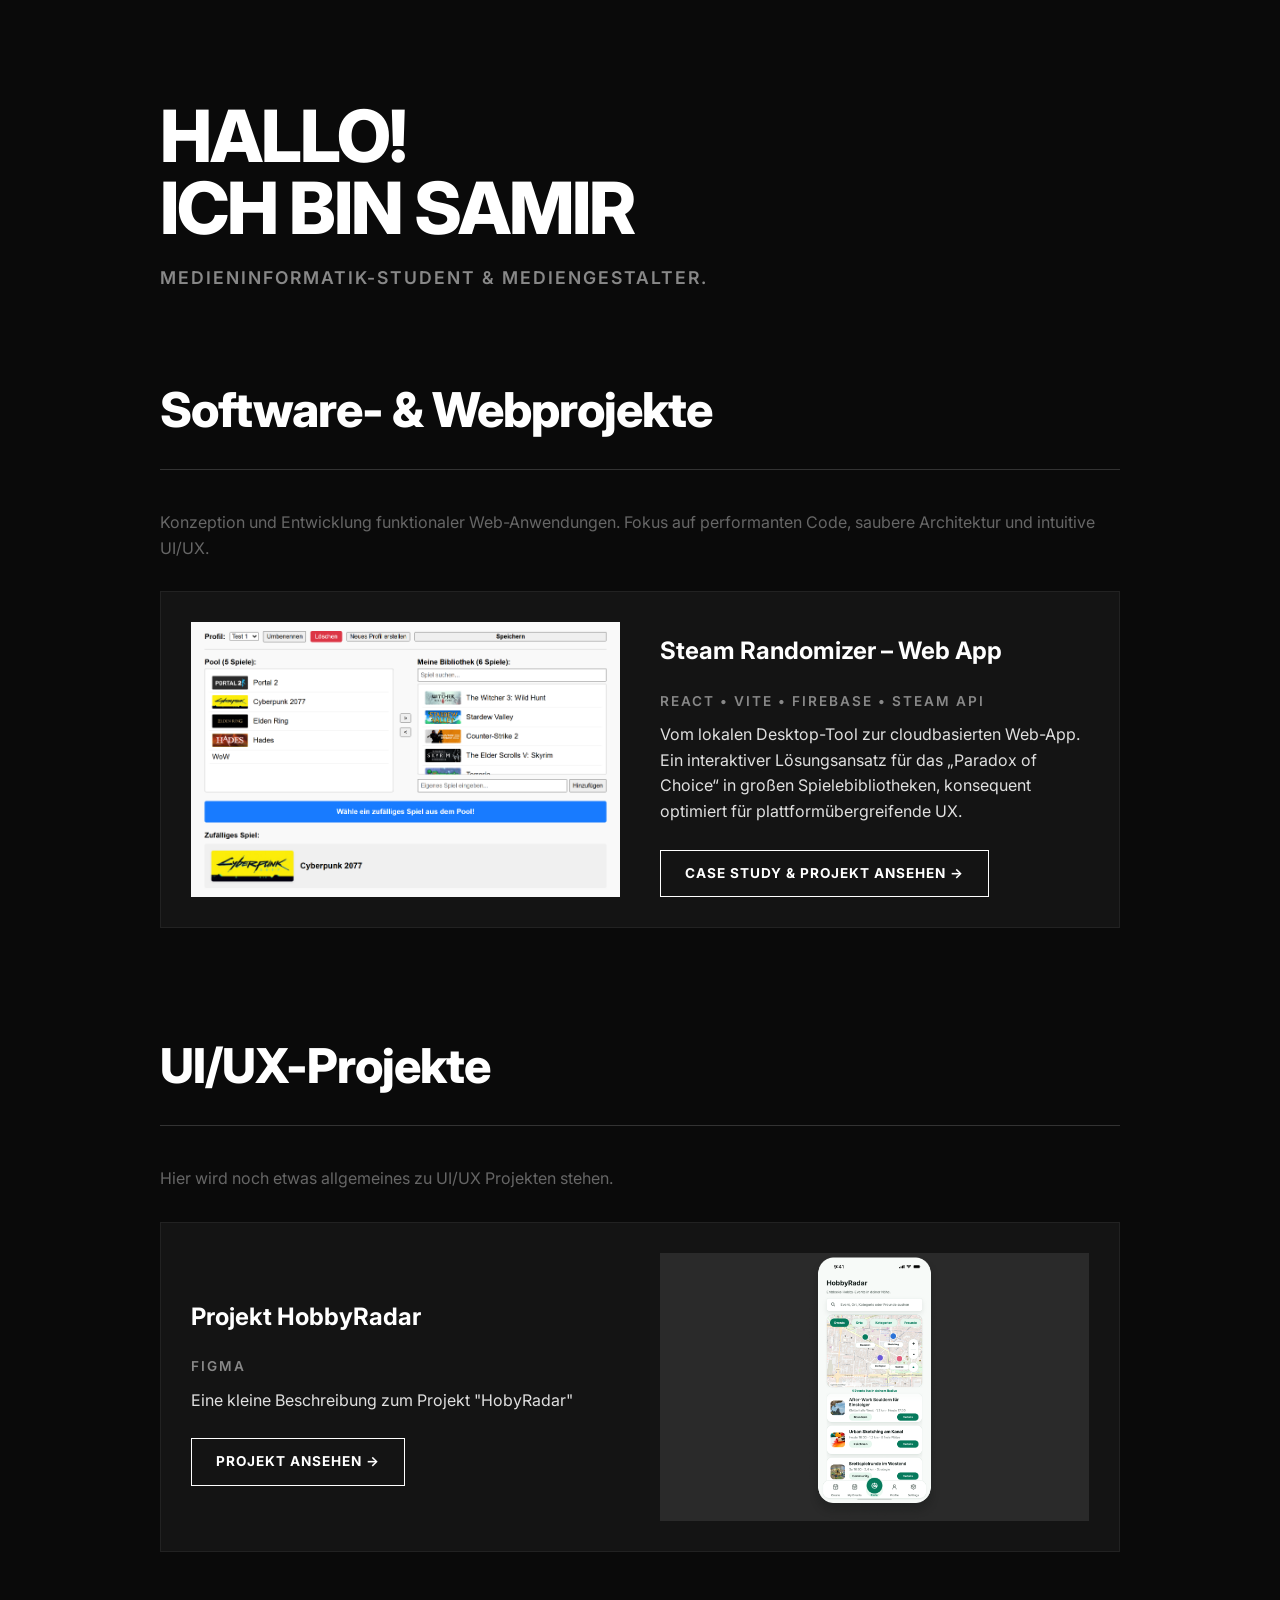
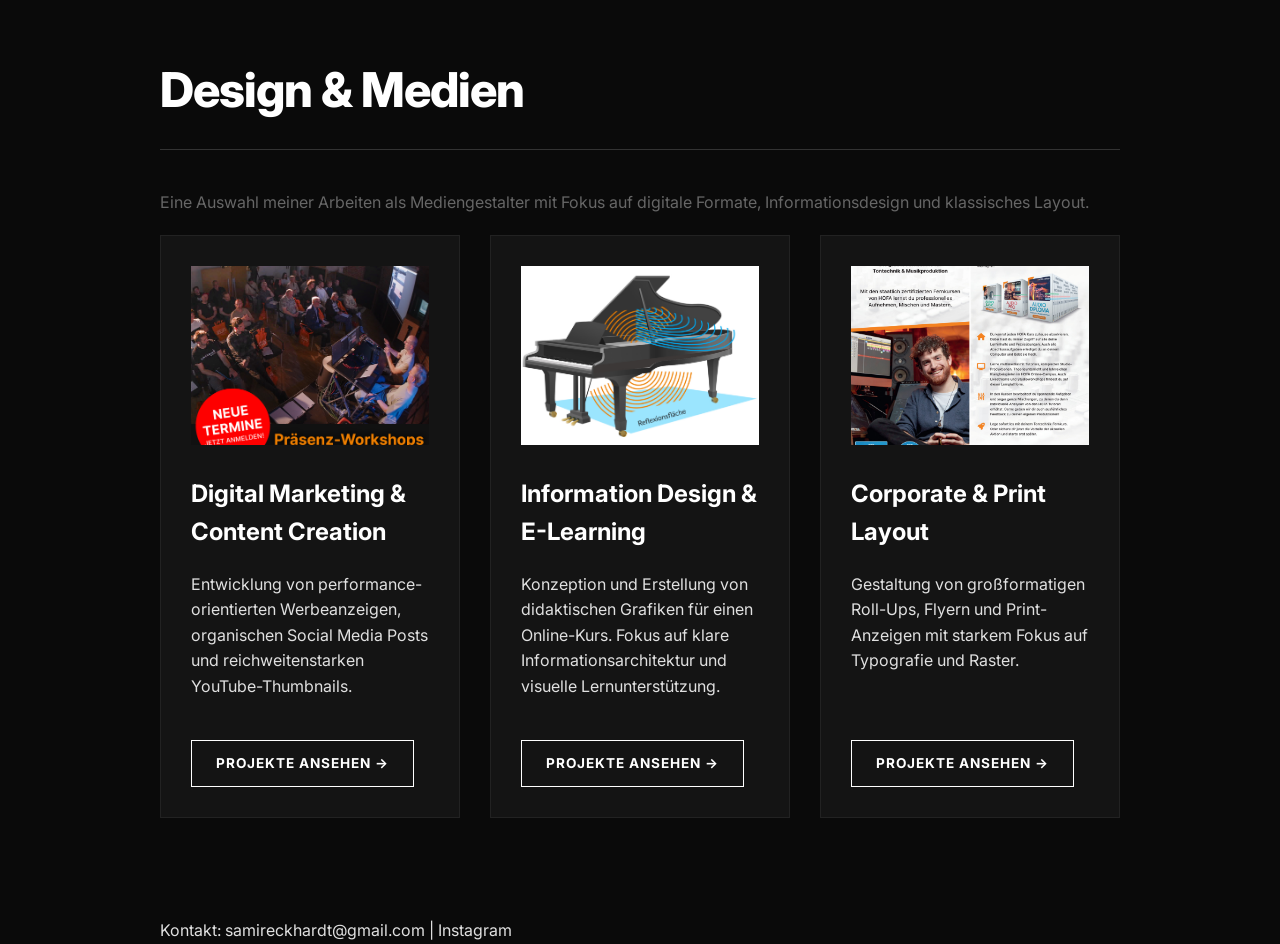
==== commit 63a28755: "added new section "ux projects" and hobbyradar.html site work in progress" ====
--- a/index.html
+++ b/index.html
@@ -19,7 +19,7 @@
           Hallo! <br />
           Ich bin Samir
         </h1>
-        <p class="subtitle">Mediengestalter & Medieninformatik-Student.</p>
+        <p class="subtitle">Medieninformatik-Student & Mediengestalter.</p>
 
         <!--<p style="color: oklch(97.9% 0.021 166.113);">Ich verbinde professionelles Design mit solider Softwareentwicklung. 
                 Aktuell im 3. Semester und auf der Suche nach neuen Herausforderungen.</p>-->
@@ -49,6 +49,32 @@
     <a href="steam-game-random-picker.html" class="button" style="align-self: flex-start;">
       Case Study & Projekt ansehen &rarr;
     </a>
+  </div>
+
+</div>
+
+      </section>
+
+      <section id="ux-projects">
+        <h2>UI/UX-Projekte</h2>
+        <p style="margin-bottom: 30px; color: #666">
+          Hier wird noch etwas allgemeines zu UI/UX Projekten stehen.
+        </p>
+        
+        <div class="card" style="display: grid; grid-template-columns: repeat(auto-fit, minmax(min(100%, 300px), 1fr)); gap: 40px; align-items: center;">
+  
+  <div style="display: flex; flex-direction: column; justify-content: center;">
+    <h3>Projekt HobbyRadar</h3>
+    <p class="subtitle" style="font-size: 0.85rem; margin-bottom: 10px;">Figma</p>
+    <p class="discription" style="margin-bottom: 25px;">
+      Eine kleine Beschreibung zum Projekt "HobyRadar"
+    </p>
+    <a href="hobbyradar.html" class="button" style="align-self: flex-start;">
+      Projekt ansehen &rarr;
+    </a>
+  </div>
+  
+  <div class="card-image" style="background-image: url('hobbyradar-project/main-screen.png'); margin: 0; width: 100%; height: 100%; min-height: 250px; aspect-ratio: 16 / 10; background-size: contain;">
   </div>
 
 </div>
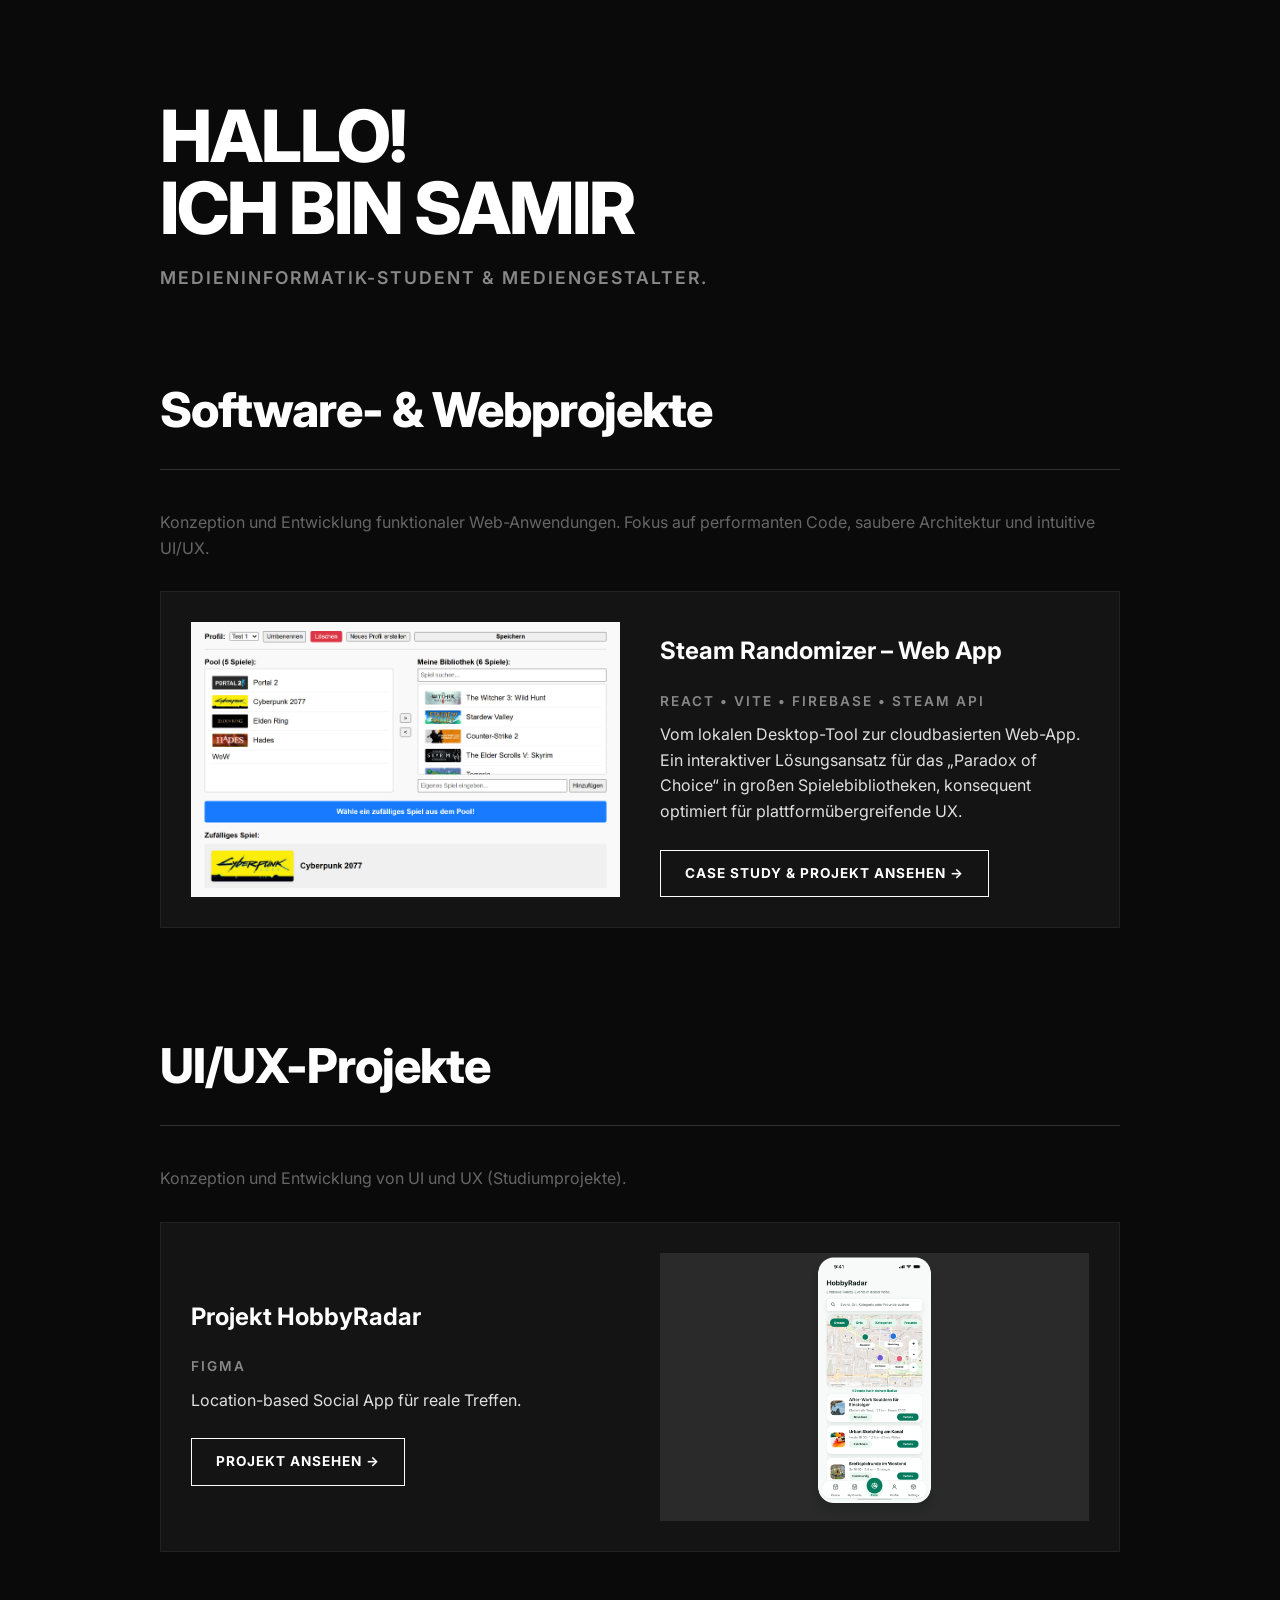
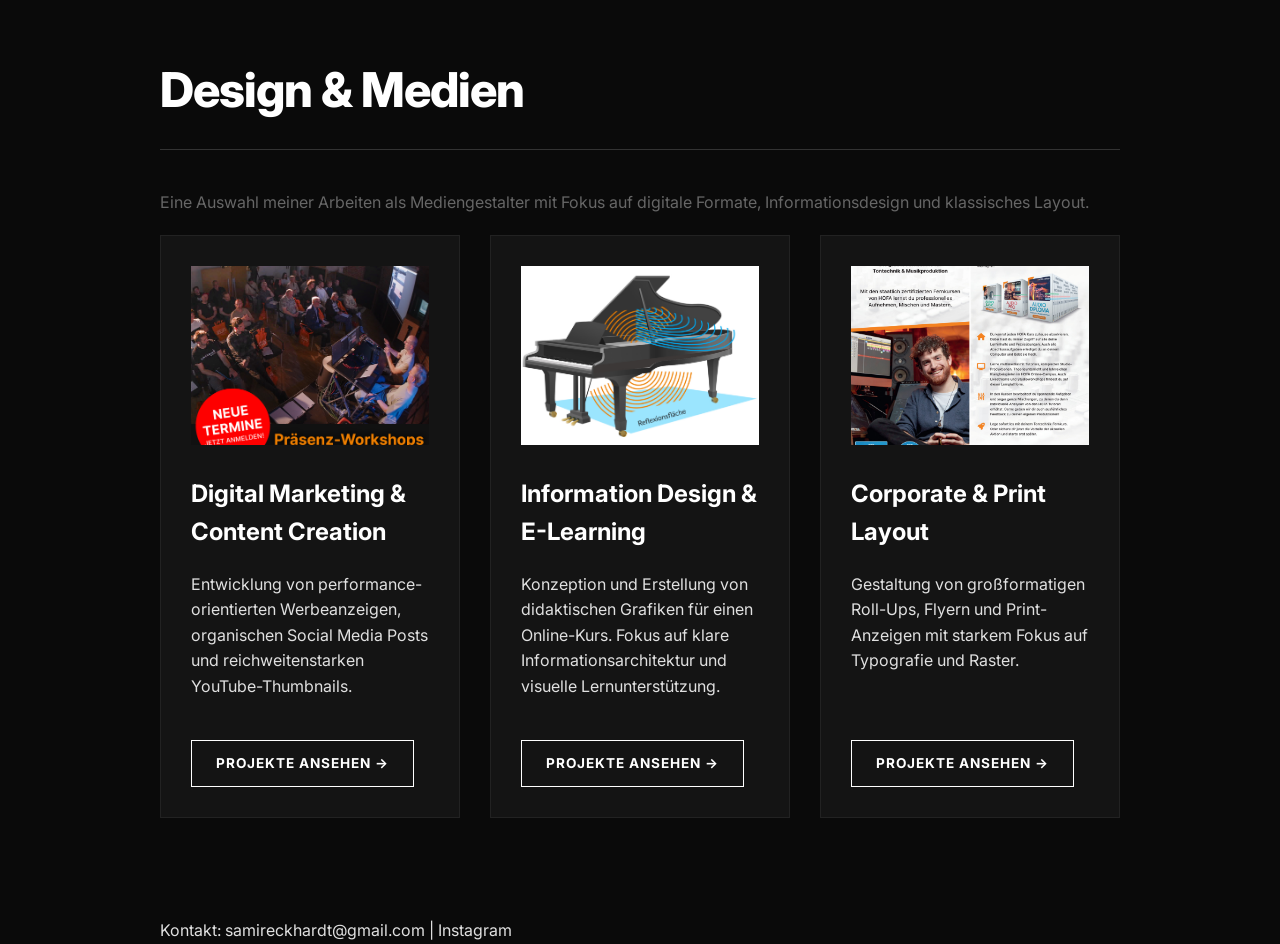
==== commit bf877351: "added a small generel description for UI/UX" ====
--- a/index.html
+++ b/index.html
@@ -58,7 +58,7 @@
       <section id="ux-projects">
         <h2>UI/UX-Projekte</h2>
         <p style="margin-bottom: 30px; color: #666">
-          Hier wird noch etwas allgemeines zu UI/UX Projekten stehen.
+          Konzeption und Entwicklung von UI und UX (Studiumprojekte).
         </p>
         
         <div class="card" style="display: grid; grid-template-columns: repeat(auto-fit, minmax(min(100%, 300px), 1fr)); gap: 40px; align-items: center;">
@@ -67,7 +67,7 @@
     <h3>Projekt HobbyRadar</h3>
     <p class="subtitle" style="font-size: 0.85rem; margin-bottom: 10px;">Figma</p>
     <p class="discription" style="margin-bottom: 25px;">
-      Eine kleine Beschreibung zum Projekt "HobyRadar"
+      Location-based Social App für reale Treffen.
     </p>
     <a href="hobbyradar.html" class="button" style="align-self: flex-start;">
       Projekt ansehen &rarr;
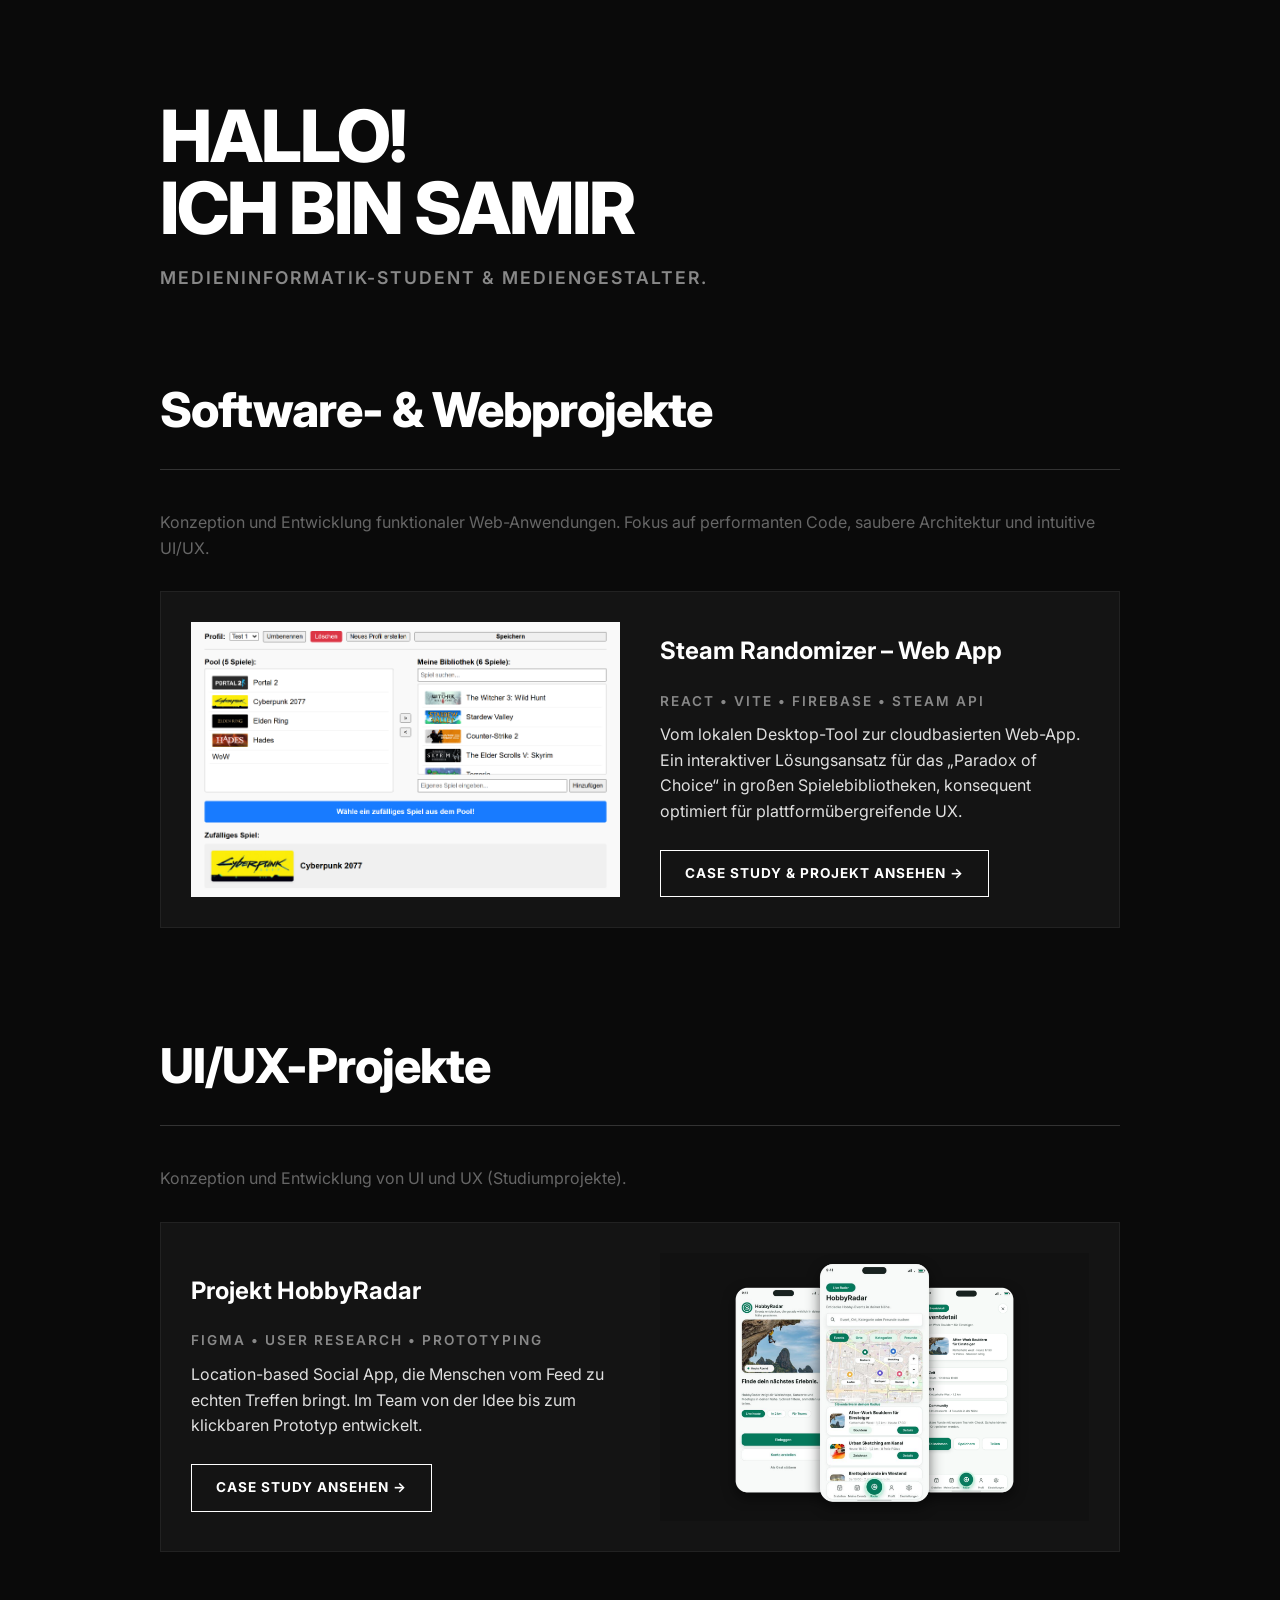
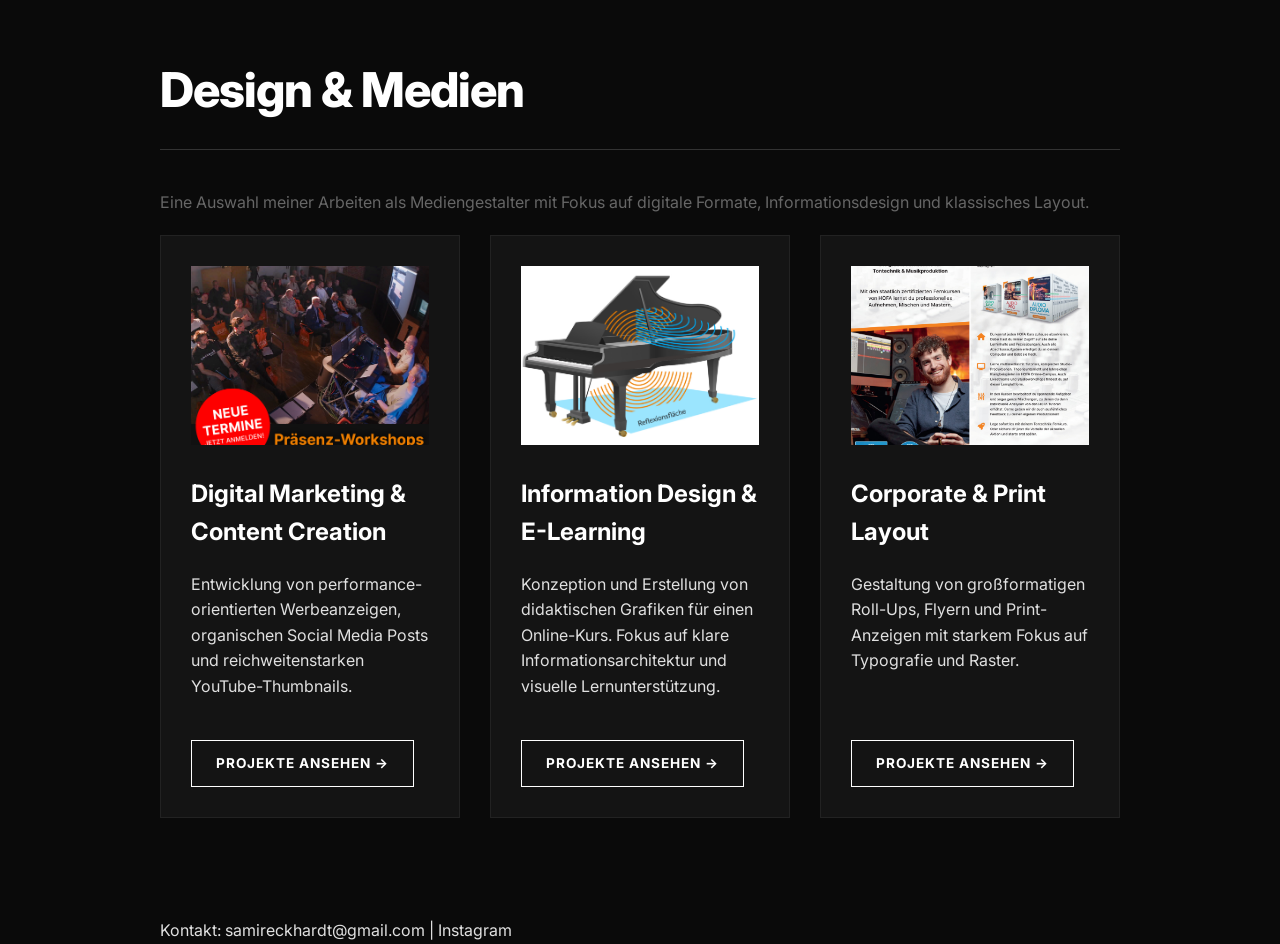
==== commit d3206726: "HobbyRadar Case Study" ====
--- a/index.html
+++ b/index.html
@@ -1,136 +1,143 @@
 <!doctype html>
 <html lang="de">
-  <head>
-    <meta charset="UTF-8" />
-    <meta name="viewport" content="width=device-width, initial-scale=1.0" />
-    <title>Samir Eckhardt | Portfolio</title>
-    <link rel="preconnect" href="https://fonts.googleapis.com" />
-    <link rel="preconnect" href="https://fonts.gstatic.com" crossorigin />
-    <link
-      href="https://fonts.googleapis.com/css2?family=Inter:wght@400;600;800&display=swap"
-      rel="stylesheet"
-    />
-    <link rel="stylesheet" href="style.css" />
-  </head>
-  <body>
-    <header>
-      <div class="container">
-        <h1>
-          Hallo! <br />
-          Ich bin Samir
-        </h1>
-        <p class="subtitle">Medieninformatik-Student & Mediengestalter.</p>
 
-        <!--<p style="color: oklch(97.9% 0.021 166.113);">Ich verbinde professionelles Design mit solider Softwareentwicklung. 
+<head>
+  <meta charset="UTF-8" />
+  <meta name="viewport" content="width=device-width, initial-scale=1.0" />
+  <title>Samir Eckhardt | Portfolio</title>
+  <link rel="preconnect" href="https://fonts.googleapis.com" />
+  <link rel="preconnect" href="https://fonts.gstatic.com" crossorigin />
+  <link href="https://fonts.googleapis.com/css2?family=Inter:wght@400;600;800&display=swap" rel="stylesheet" />
+  <link rel="stylesheet" href="style.css" />
+</head>
+
+<body>
+  <header>
+    <div class="container">
+      <h1>
+        Hallo! <br />
+        Ich bin Samir
+      </h1>
+      <p class="subtitle">Medieninformatik-Student & Mediengestalter.</p>
+
+      <!--<p style="color: oklch(97.9% 0.021 166.113);">Ich verbinde professionelles Design mit solider Softwareentwicklung. 
                 Aktuell im 3. Semester und auf der Suche nach neuen Herausforderungen.</p>-->
+    </div>
+  </header>
+
+  <main class="container">
+    <section id="it-projects">
+      <h2>Software- & Webprojekte</h2>
+      <p style="margin-bottom: 30px; color: #666">
+        Konzeption und Entwicklung funktionaler Web-Anwendungen.
+        Fokus auf performanten Code, saubere Architektur und intuitive UI/UX.
+      </p>
+
+      <div class="card"
+        style="display: grid; grid-template-columns: repeat(auto-fit, minmax(min(100%, 300px), 1fr)); gap: 40px; align-items: center;">
+
+        <div class="card-image"
+          style="background-image: url('steam-game-random-picker/samec195-prog.github.io_Steam_Randomizer_Web.png'); margin: 0; width: 100%; height: 100%; min-height: 250px; aspect-ratio: 16 / 10;">
+        </div>
+
+        <div style="display: flex; flex-direction: column; justify-content: center;">
+          <h3>Steam Randomizer – Web App</h3>
+          <p class="subtitle" style="font-size: 0.85rem; margin-bottom: 10px;">React • Vite • Firebase • Steam API</p>
+          <p class="discription" style="margin-bottom: 25px;">
+            Vom lokalen Desktop-Tool zur cloudbasierten Web-App. Ein interaktiver Lösungsansatz für das
+            „Paradox of Choice“ in großen Spielebibliotheken, konsequent optimiert für plattformübergreifende UX.
+          </p>
+          <a href="steam-game-random-picker.html" class="button" style="align-self: flex-start;">
+            Case Study & Projekt ansehen &rarr;
+          </a>
+        </div>
+
       </div>
-    </header>
 
-    <main class="container">
-      <section id="it-projects">
-        <h2>Software- & Webprojekte</h2>
-        <p style="margin-bottom: 30px; color: #666">
-          Konzeption und Entwicklung funktionaler Web-Anwendungen. 
-          Fokus auf performanten Code, saubere Architektur und intuitive UI/UX.
-        </p>
-        
-        <div class="card" style="display: grid; grid-template-columns: repeat(auto-fit, minmax(min(100%, 300px), 1fr)); gap: 40px; align-items: center;">
-  
-  <div class="card-image" style="background-image: url('steam-game-random-picker/samec195-prog.github.io_Steam_Randomizer_Web.png'); margin: 0; width: 100%; height: 100%; min-height: 250px; aspect-ratio: 16 / 10;">
-  </div>
+    </section>
 
-  <div style="display: flex; flex-direction: column; justify-content: center;">
-    <h3>Steam Randomizer – Web App</h3>
-    <p class="subtitle" style="font-size: 0.85rem; margin-bottom: 10px;">React • Vite • Firebase • Steam API</p>
-    <p class="discription" style="margin-bottom: 25px;">
-      Vom lokalen Desktop-Tool zur cloudbasierten Web-App. Ein interaktiver Lösungsansatz für das 
-      „Paradox of Choice“ in großen Spielebibliotheken, konsequent optimiert für plattformübergreifende UX.
-    </p>
-    <a href="steam-game-random-picker.html" class="button" style="align-self: flex-start;">
-      Case Study & Projekt ansehen &rarr;
-    </a>
-  </div>
+    <section id="ux-projects">
+      <h2>UI/UX-Projekte</h2>
+      <p style="margin-bottom: 30px; color: #666">
+        Konzeption und Entwicklung von UI und UX (Studiumprojekte).
+      </p>
 
-</div>
+      <div class="card"
+        style="display: grid; grid-template-columns: repeat(auto-fit, minmax(min(100%, 300px), 1fr)); gap: 40px; align-items: center;">
 
-      </section>
+        <div style="display: flex; flex-direction: column; justify-content: center;">
+          <h3>Projekt HobbyRadar</h3>
+          <p class="subtitle" style="font-size: 0.85rem; margin-bottom: 10px;">Figma • User Research • Prototyping</p>
+          <p class="discription" style="margin-bottom: 25px;">
+            Location-based Social App, die Menschen vom Feed zu echten Treffen bringt.
+            Im Team von der Idee bis zum klickbaren Prototyp entwickelt.
+          </p>
+          <a href="hobbyradar.html" class="button" style="align-self: flex-start;">
+            Case Study ansehen &rarr;
+          </a>
+        </div>
 
-      <section id="ux-projects">
-        <h2>UI/UX-Projekte</h2>
-        <p style="margin-bottom: 30px; color: #666">
-          Konzeption und Entwicklung von UI und UX (Studiumprojekte).
-        </p>
-        
-        <div class="card" style="display: grid; grid-template-columns: repeat(auto-fit, minmax(min(100%, 300px), 1fr)); gap: 40px; align-items: center;">
-  
-  <div style="display: flex; flex-direction: column; justify-content: center;">
-    <h3>Projekt HobbyRadar</h3>
-    <p class="subtitle" style="font-size: 0.85rem; margin-bottom: 10px;">Figma</p>
-    <p class="discription" style="margin-bottom: 25px;">
-      Location-based Social App für reale Treffen.
-    </p>
-    <a href="hobbyradar.html" class="button" style="align-self: flex-start;">
-      Projekt ansehen &rarr;
-    </a>
-  </div>
-  
-  <div class="card-image" style="background-image: url('hobbyradar-project/main-screen.png'); margin: 0; width: 100%; height: 100%; min-height: 250px; aspect-ratio: 16 / 10; background-size: contain;">
-  </div>
+        <div class="card-image"
+          style="background-image: url('hobbyradar-project/hero.png'); background-color: #111; margin: 0; width: 100%; height: 100%; min-height: 250px; aspect-ratio: 16 / 10; background-size: contain;">
+        </div>
 
-</div>
+      </div>
 
-      </section>
+    </section>
 
-      <section id="design-projects">
-        <h2>Design & Medien</h2>
-        <p style="margin-bottom: 20px; color: #666">
-          Eine Auswahl meiner Arbeiten als Mediengestalter mit Fokus auf
-          digitale Formate, Informationsdesign und klassisches Layout.
-        </p>
-        <div class="grid">
-          <div class="card">
-            <div class="card-image" style="background-image: url('social-ads/FB_IG_1zu1_Praesenz_WS_Sept24_1.jpg');"></div>
-            <h3>Digital Marketing & Content Creation</h3>
-            <p class="discription">
-              Entwicklung von performance-orientierten Werbeanzeigen,
-              organischen Social Media Posts und reichweitenstarken
-              YouTube-Thumbnails.
-            </p>
-            <a href="social.html" class="button">Projekte ansehen &rarr;</a>
+    <section id="design-projects">
+      <h2>Design & Medien</h2>
+      <p style="margin-bottom: 20px; color: #666">
+        Eine Auswahl meiner Arbeiten als Mediengestalter mit Fokus auf
+        digitale Formate, Informationsdesign und klassisches Layout.
+      </p>
+      <div class="grid">
+        <div class="card">
+          <div class="card-image" style="background-image: url('social-ads/FB_IG_1zu1_Praesenz_WS_Sept24_1.jpg');">
           </div>
-          
-          <div class="card">
-            <div class="card-image" style="background-image: url('information-design/instrumentenkunde-fluegel.jpg');"></div>
-            <h3>Information Design & E-Learning</h3>
-            <p class="discription">
-              Konzeption und Erstellung von didaktischen Grafiken für einen
-              Online-Kurs. Fokus auf klare Informationsarchitektur und visuelle
-              Lernunterstützung.
-            </p>
-            <a href="information-design.html" class="button">Projekte ansehen &rarr;</a>
+          <h3>Digital Marketing & Content Creation</h3>
+          <p class="discription">
+            Entwicklung von performance-orientierten Werbeanzeigen,
+            organischen Social Media Posts und reichweitenstarken
+            YouTube-Thumbnails.
+          </p>
+          <a href="social.html" class="button">Projekte ansehen &rarr;</a>
+        </div>
+
+        <div class="card">
+          <div class="card-image" style="background-image: url('information-design/instrumentenkunde-fluegel.jpg');">
           </div>
-          
-          <div class="card">
-            <div class="card-image" style="background-image: url('corporate-print/hofa-flyer-messe.jpg');"></div>
-            <h3>Corporate & Print Layout</h3>
-            <p class="discription">
-              Gestaltung von großformatigen Roll-Ups, Flyern und Print-Anzeigen
-              mit starkem Fokus auf Typografie und Raster.
-            </p>
-            <a href="corporate-print.html" class="button">Projekte ansehen &rarr;</a>
-          </div>
+          <h3>Information Design & E-Learning</h3>
+          <p class="discription">
+            Konzeption und Erstellung von didaktischen Grafiken für einen
+            Online-Kurs. Fokus auf klare Informationsarchitektur und visuelle
+            Lernunterstützung.
+          </p>
+          <a href="information-design.html" class="button">Projekte ansehen &rarr;</a>
         </div>
-      </section>
-    </main>
 
-    <footer>
-      <div class="container">
-        <p>
-          Kontakt:
-          <a href="mailto:samireckhardt@gmail.com">samireckhardt@gmail.com</a> |
-          <a href="https://www.instagram.com/mayse_official">Instagram</a>
-        </p>
+        <div class="card">
+          <div class="card-image" style="background-image: url('corporate-print/hofa-flyer-messe.jpg');"></div>
+          <h3>Corporate & Print Layout</h3>
+          <p class="discription">
+            Gestaltung von großformatigen Roll-Ups, Flyern und Print-Anzeigen
+            mit starkem Fokus auf Typografie und Raster.
+          </p>
+          <a href="corporate-print.html" class="button">Projekte ansehen &rarr;</a>
+        </div>
       </div>
-    </footer>
-  </body>
-</html>
+    </section>
+  </main>
+
+  <footer>
+    <div class="container">
+      <p>
+        Kontakt:
+        <a href="mailto:samireckhardt@gmail.com">samireckhardt@gmail.com</a> |
+        <a href="https://www.instagram.com/mayse_official">Instagram</a>
+      </p>
+    </div>
+  </footer>
+</body>
+
+</html>
--- a/style.css
+++ b/style.css
@@ -518,3 +518,72 @@
   width: 120px; /* Sorgt dafür, dass die Liste schön bündig ist */
   display: inline-block;
 }
+
+/* --- PROZESS-SCHRITTE (HobbyRadar Case Study) --- */
+.process-step {
+  /* border-top: 1px solid #333; */
+  padding-top: 20px;
+}
+
+.process-step h4 {
+  text-transform: uppercase;
+  letter-spacing: 1px;
+  color: var(--heading-color);
+  font-size: 1rem;
+  margin-bottom: 15px;
+}
+
+.process-step p {
+  color: #aaa;
+  font-size: 0.95rem;
+  line-height: 1.7;
+}
+
+.process-step .mine {
+  display: block;
+  margin-top: 15px;
+  font-size: 0.85rem;
+  color: #888;
+}
+
+.process-step .mine strong {
+  color: var(--heading-color);
+}
+
+/* --- FARBFELDER (Styleguide) --- */
+.swatch-grid {
+  display: grid;
+  grid-template-columns: repeat(auto-fit, minmax(120px, 1fr));
+  gap: 15px;
+}
+
+.swatch {
+  background: var(--card-bg);
+  border: 1px solid #222;
+}
+
+.swatch-color {
+  height: 70px;
+  background-color: var(--c); /* Farbe kommt aus dem HTML */
+  border-bottom: 1px solid #222;
+}
+
+.swatch-info {
+  padding: 10px 12px;
+  font-size: 0.75rem;
+  line-height: 1.4;
+  color: #aaa;
+}
+
+.swatch-info strong {
+  display: block;
+  color: var(--heading-color);
+  font-size: 0.8rem;
+  margin-bottom: 2px;
+}
+
+.swatch-hex {
+  font-family: "Courier New", Courier, monospace;
+  letter-spacing: 1px;
+  color: #888;
+}
